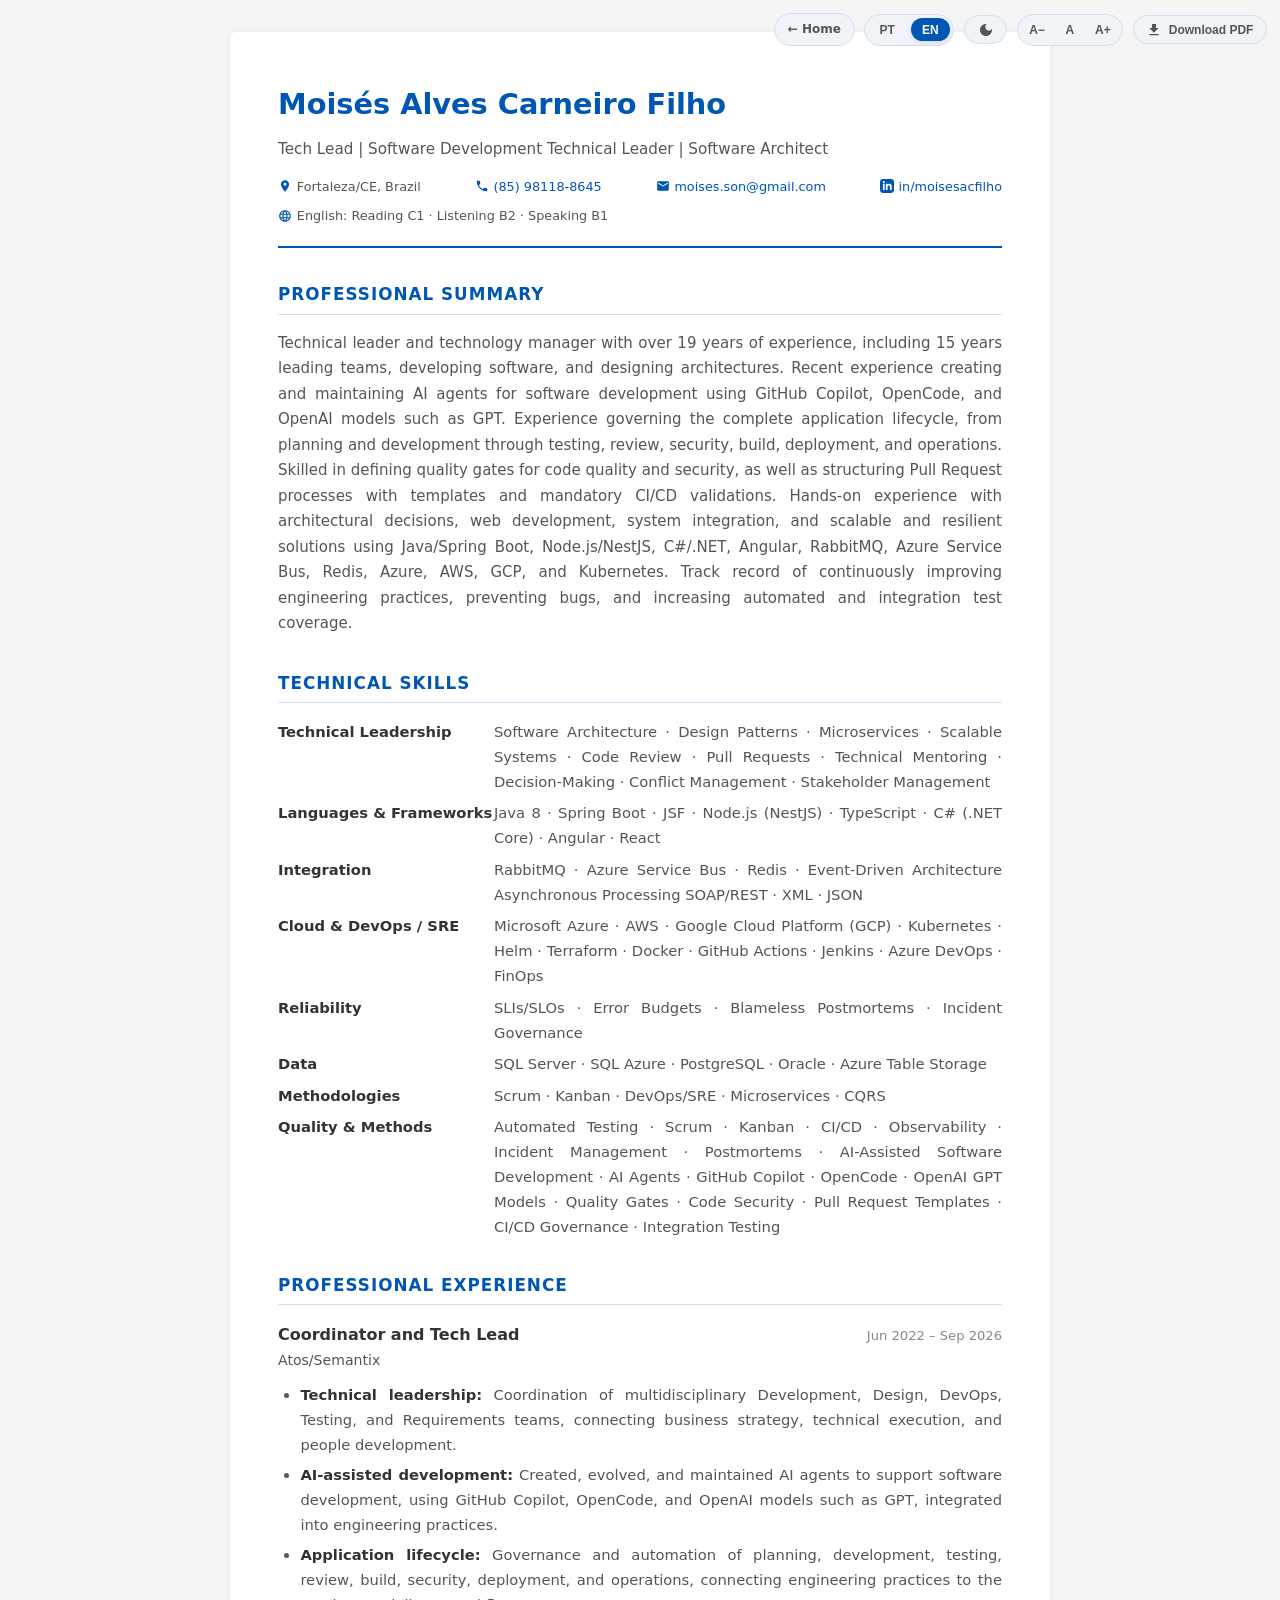
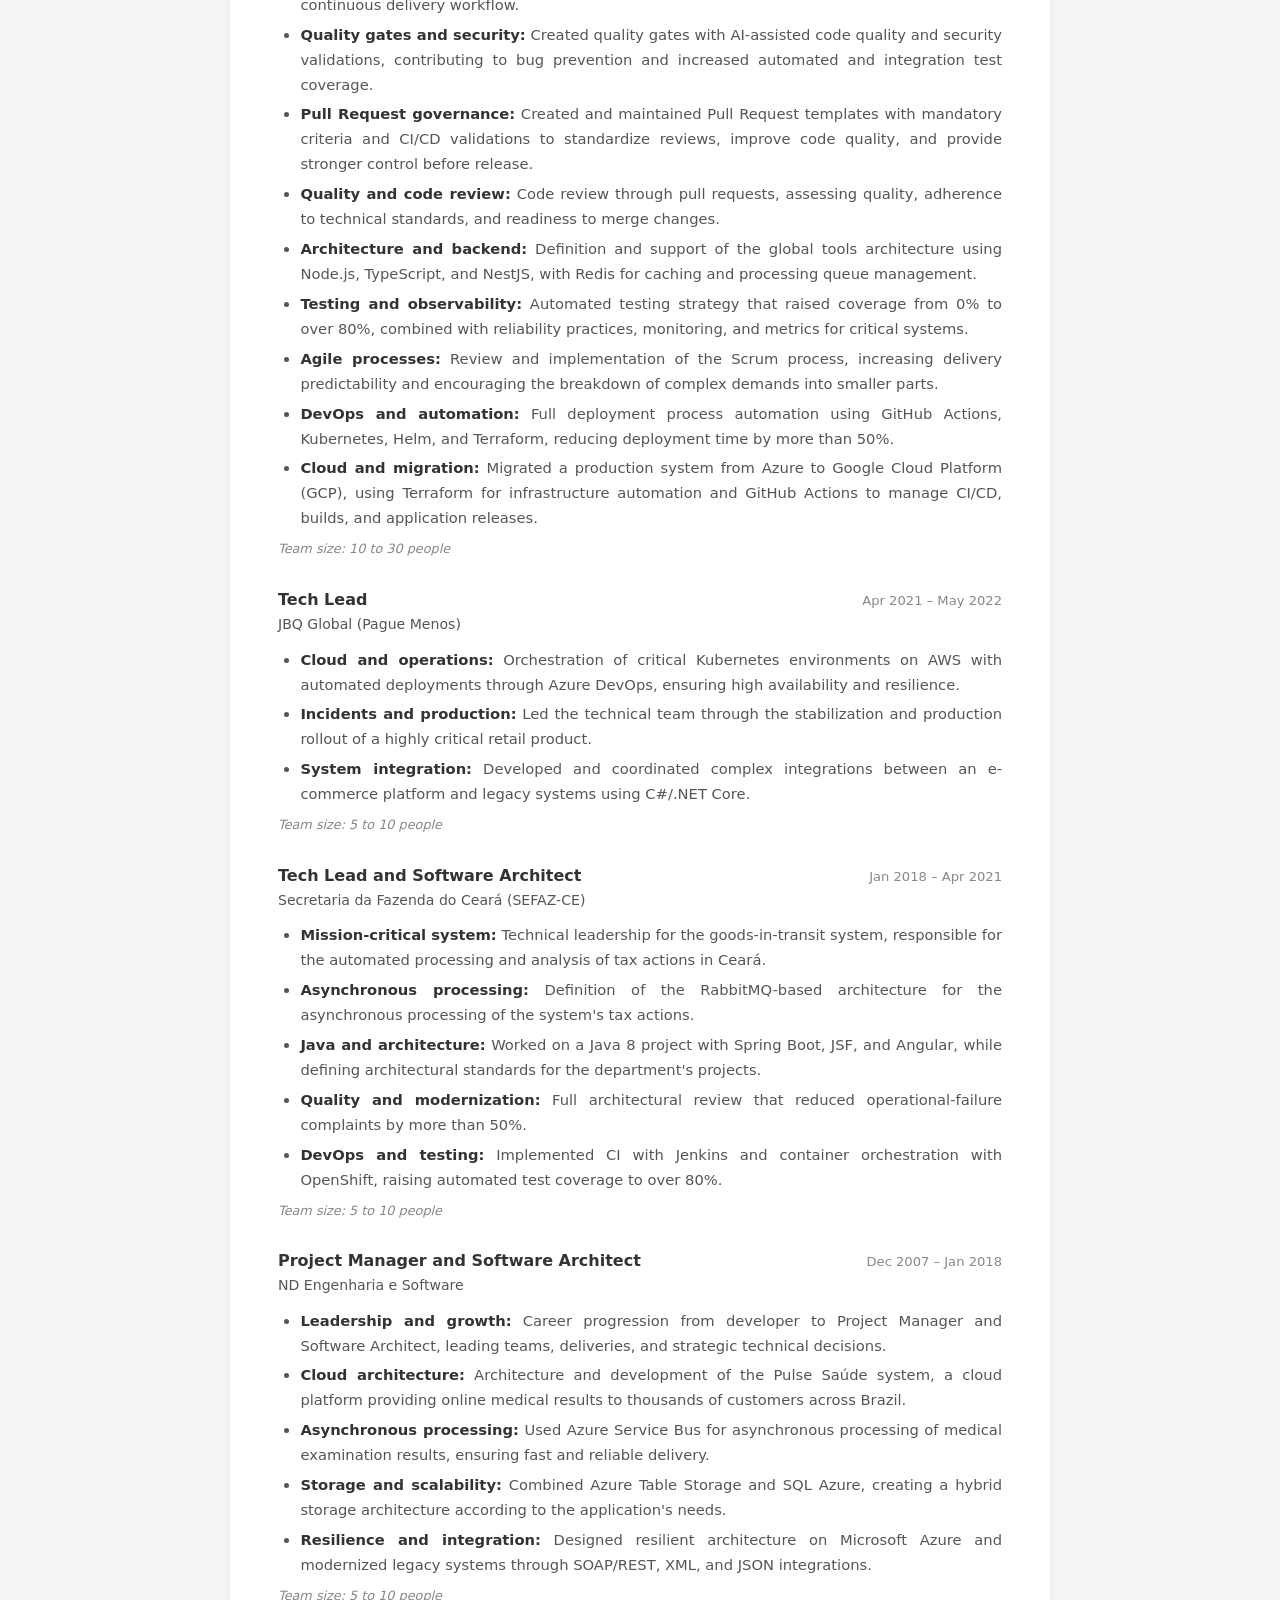
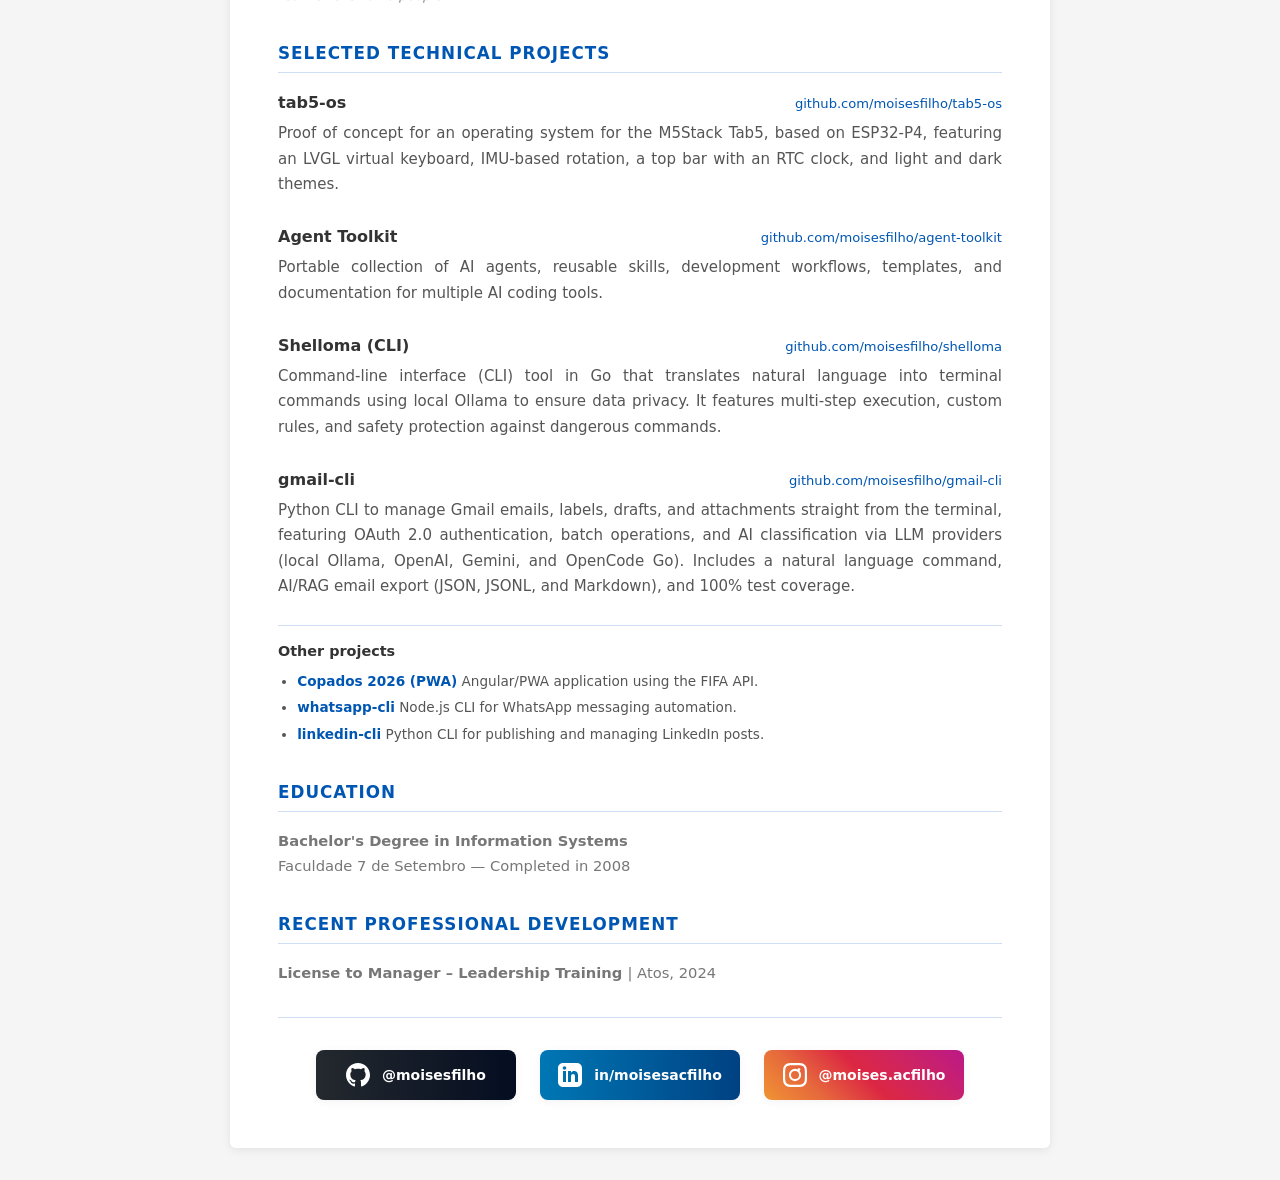
==== curriculo.html @ 1b8b118b "feat: transforma currículo em portfólio profissional" ====
<!doctype html>
<html lang="pt">
  <head>
    <meta charset="UTF-8" />
    <meta name="viewport" content="width=device-width, initial-scale=1.0" />
    <meta name="robots" content="noindex, nofollow" />
    <meta
      name="description"
      content="Currículo de Moisés Alves Carneiro Filho — Líder e Gestor em TI com mais de 19 anos de experiência."
    />
    <title>Moisés Filho - Curriculum</title>
    <link
      rel="icon"
      href="data:image/svg+xml,<svg xmlns='http://www.w3.org/2000/svg' viewBox='0 0 100 100'><circle cx='50' cy='50' r='50' fill='%230056b3'/><text x='50' y='50' font-family='Arial' font-weight='bold' font-size='45' fill='white' dominant-baseline='central' text-anchor='middle'>MF</text></svg>"
    />
    <link rel="stylesheet" href="index.css" />
    <script>
      function setLanguage(lang) {
        document.documentElement.setAttribute('lang', lang);
        localStorage.setItem('preferred-lang', lang);
        document.querySelectorAll('.lang-btn').forEach((btn) => {
          const isActive = btn.getAttribute('data-lang') === lang;
          btn.classList.toggle('active', isActive);
          btn.setAttribute('aria-pressed', isActive);
        });
        const titlePt = 'Moisés Filho - Curriculum';
        const titleEn = 'Moisés Filho - Curriculum';
        document.title = lang === 'pt' ? titlePt : titleEn;
      }

      function setFontSize(scale) {
        document.querySelector('main').style.zoom = scale + '%';
        localStorage.setItem('font-scale', scale);
      }

      function increaseFont() {
        const current = parseInt(localStorage.getItem('font-scale')) || 100;
        const next = current >= 120 ? 100 : current + 10;
        setFontSize(next);
      }

      function decreaseFont() {
        const current = parseInt(localStorage.getItem('font-scale')) || 100;
        const next = current <= 80 ? 100 : current - 10;
        setFontSize(next);
      }

      function toggleDarkMode() {
        const isDark = document.documentElement.getAttribute('data-theme') === 'dark';
        const newTheme = isDark ? 'light' : 'dark';
        document.documentElement.setAttribute('data-theme', newTheme);
        localStorage.setItem('theme', newTheme);
      }

      // Will apply zoom after DOM is ready (main element required)
      const savedLang = localStorage.getItem('preferred-lang') || (navigator.language.startsWith('en') ? 'en' : 'pt');
      document.documentElement.setAttribute('lang', savedLang);

      const savedTheme =
        localStorage.getItem('theme') || (window.matchMedia('(prefers-color-scheme: dark)').matches ? 'dark' : 'light');
      document.documentElement.setAttribute('data-theme', savedTheme);
    </script>
  </head>

  <body>
    <!-- Controles flutuantes (fora do main) -->
    <div class="top-controls no-print">
      <a class="resume-home-link" href="index.html"><span class="lang-pt">← Início</span><span class="lang-en">← Home</span></a>
      <div class="lang-selector">
        <button class="lang-btn" data-lang="pt" onclick="setLanguage('pt')" aria-pressed="true">PT</button>
        <button class="lang-btn" data-lang="en" onclick="setLanguage('en')" aria-pressed="false">EN</button>
      </div>
      <button
        class="pdf-btn"
        onclick="toggleDarkMode()"
        title="Toggle Dark Mode"
        aria-label="Alternar Modo Escuro / Toggle Dark Mode"
      >
        <svg aria-hidden="true" viewBox="0 0 24 24" width="16" height="16" fill="currentColor">
          <path
            d="M12 3c-4.97 0-9 4.03-9 9s4.03 9 9 9 9-4.03 9-9c0-.46-.04-.92-.1-1.36-.98 1.37-2.58 2.26-4.4 2.26-3.03 0-5.5-2.47-5.5-5.5 0-1.82.89-3.42 2.26-4.4-.44-.06-.9-.1-1.36-.1z"
          />
        </svg>
      </button>
      <div class="font-control">
        <button
          class="font-btn pdf-btn"
          onclick="decreaseFont()"
          title="Reduzir zoom / Zoom out"
          aria-label="Reduzir zoom / Zoom out"
        >
          A−
        </button>
        <button
          class="font-btn pdf-btn"
          onclick="setFontSize(100)"
          title="Zoom padrão / Default zoom"
          aria-label="Zoom padrão / Default zoom"
        >
          A
        </button>
        <button
          class="font-btn pdf-btn"
          onclick="increaseFont()"
          title="Aumentar zoom / Zoom in"
          aria-label="Aumentar zoom / Zoom in"
        >
          A+
        </button>
      </div>
      <button class="pdf-btn" onclick="window.print()">
        <svg aria-hidden="true" viewBox="0 0 24 24" width="16" height="16" fill="currentColor">
          <path d="M19 9h-4V3H9v6H5l7 7 7-7zM5 18v2h14v-2H5z" />
        </svg>
        <span class="lang-pt">Baixar PDF</span>
        <span class="lang-en">Download PDF</span>
      </button>
    </div>

    <main>
      <!-- Cabeçalho -->
      <header>
        <h1>Moisés Alves Carneiro Filho</h1>
        <p class="headline">
          <span class="lang-pt">Tech Lead | Líder Técnico de Desenvolvimento de Software | Arquiteto de Software</span>
          <span class="lang-en">Tech Lead | Software Development Technical Leader | Software Architect</span>
        </p>
        <div class="contact">
          <span class="contact-item">
            <svg aria-hidden="true" viewBox="0 0 24 24">
              <path
                d="M12 2C8.13 2 5 5.13 5 9c0 5.25 7 13 7 13s7-7.75 7-13c0-3.87-3.13-7-7-7zm0 9.5c-1.38 0-2.5-1.12-2.5-2.5s1.12-2.5 2.5-2.5 2.5 1.12 2.5 2.5-1.12 2.5-2.5 2.5z"
              />
            </svg>
            <span class="lang-pt">Fortaleza/CE, Brasil</span>
            <span class="lang-en">Fortaleza/CE, Brazil</span>
          </span>
          <span class="contact-item">
            <svg aria-hidden="true" viewBox="0 0 24 24">
              <path
                d="M6.62 10.79c1.44 2.83 3.76 5.14 6.59 6.59l2.2-2.2c.27-.27.67-.36 1.02-.24 1.12.37 2.33.57 3.57.57.55 0 1 .45 1 1V20c0 .55-.45 1-1 1-9.39 0-17-7.61-17-17 0-.55.45-1 1-1h3.5c.55 0 1 .45 1 1 0 1.25.2 2.45.57 3.57.11.35.03.74-.25 1.02l-2.2 2.2z"
              />
            </svg>
            <a href="tel:+5585981188645">(85) 98118-8645</a>
          </span>
          <span class="contact-item">
            <svg aria-hidden="true" viewBox="0 0 24 24">
              <path
                d="M20 4H4c-1.1 0-1.99.9-1.99 2L2 18c0 1.1.9 2 2 2h16c1.1 0 2-.9 2-2V6c0-1.1-.9-2-2-2zm0 4l-8 5-8-5V6l8 5 8-5v2z"
              />
            </svg>
            <a href="mailto:moises.son@gmail.com">moises.son@gmail.com</a>
          </span>
          <span class="contact-item">
            <svg aria-hidden="true" viewBox="0 0 24 24">
              <path
                d="M19 0h-14c-2.761 0-5 2.239-5 5v14c0 2.761 2.239 5 5 5h14c2.762 0 5-2.239 5-5v-14c0-2.761-2.238-5-5-5zm-11 19h-3v-11h3v11zm-1.5-12.268c-.966 0-1.75-.779-1.75-1.75s.784-1.75 1.75-1.75 1.75.779 1.75 1.75-.784 1.75-1.75 1.75zm13.5 12.268h-3v-5.604c0-3.368-4-3.113-4 0v5.604h-3v-11h3v1.765c1.396-2.586 7-2.777 7 2.476v6.759z"
              />
            </svg>
            <a href="https://linkedin.com/in/moisesacfilho" target="_blank" rel="noopener">in/moisesacfilho</a>
          </span>
          <span class="contact-item">
            <svg aria-hidden="true" viewBox="0 0 24 24">
              <path
                d="M11.99 2C6.47 2 2 6.48 2 12s4.47 10 9.99 10C17.52 22 22 17.52 22 12S17.52 2 11.99 2zm6.93 6h-2.95c-.32-1.25-.78-2.45-1.38-3.56 1.84.63 3.37 1.91 4.33 3.56zM12 4.04c.83 1.2 1.48 2.53 1.91 3.96h-3.82c.43-1.43 1.08-2.76 1.91-3.96zM4.26 14C4.1 13.36 4 12.69 4 12s.1-1.36.26-2h3.38c-.08.66-.14 1.32-.14 2 0 .68.06 1.34.14 2H4.26zm.82 2h2.95c.32 1.25.78 2.45 1.38 3.56-1.84-.63-3.37-1.9-4.33-3.56zm2.95-8H5.08c.96-1.66 2.49-2.93 4.33-3.56-.6 1.11-1.06 2.31-1.38 3.56zM12 19.96c-.83-1.2-1.48-2.53-1.91-3.96h3.82c-.43 1.43-1.08 2.76-1.91 3.96zM14.34 14H9.66c-.09-.66-.16-1.32-.16-2 0-.68.07-1.35.16-2h4.68c.09.65.16 1.32.16 2 0 .68-.07 1.34-.16 2zm.25 5.56c.6-1.11 1.06-2.31 1.38-3.56h2.95c-.96 1.66-2.49 2.93-4.33 3.56zM16.36 14c.08-.66.14-1.32.14-2 0-.68-.06-1.34-.14-2h3.38c.16.64.26 1.31.26 2s-.1 1.36-.26 2h-3.38z"
              />
            </svg>
            <span class="lang-pt">Inglês: Leitura C1 · Audição B2 · Conversação B1</span>
            <span class="lang-en">English: Reading C1 · Listening B2 · Speaking B1</span>
          </span>
        </div>
      </header>

      <!-- Resumo Profissional -->
      <section id="resumo">
        <h2>
          <span class="lang-pt">Resumo Profissional</span>
          <span class="lang-en">Professional Summary</span>
        </h2>
        <p class="lang-pt">
          Líder técnico e gestor de tecnologia com mais de 19 anos de experiência, sendo 15 anos em liderança de
          equipes, desenvolvimento de software e arquitetura. Experiência recente na criação e manutenção de agentes de
          IA para desenvolvimento de software, utilizando GitHub Copilot, OpenCode e modelos da OpenAI, como GPT.
          Atuação na governança do ciclo de vida completo de aplicações, do planejamento e desenvolvimento aos testes,
          revisão, segurança, build, deploy e operação. Experiência na definição de quality gates para qualidade de
          código e segurança, além da estruturação de processos de Pull Requests com templates e validações obrigatórias
          integradas ao CI/CD. Atuação hands-on em decisões arquiteturais, desenvolvimento web, integração entre
          sistemas e construção de soluções escaláveis e resilientes, com Java/Spring Boot, Node.js/NestJS, C#/.NET,
          Angular, RabbitMQ, Azure Service Bus, Redis, Azure, AWS, GCP e Kubernetes. Histórico de melhoria contínua de
          práticas de engenharia, prevenção de bugs e evolução da cobertura de testes automatizados e de integração.
        </p>
        <p class="lang-en">
          Technical leader and technology manager with over 19 years of experience, including 15 years leading teams,
          developing software, and designing architectures. Recent experience creating and maintaining AI agents for
          software development using GitHub Copilot, OpenCode, and OpenAI models such as GPT. Experience governing the
          complete application lifecycle, from planning and development through testing, review, security, build,
          deployment, and operations. Skilled in defining quality gates for code quality and security, as well as
          structuring Pull Request processes with templates and mandatory CI/CD validations. Hands-on experience with
          architectural decisions, web development, system integration, and scalable and resilient solutions using
          Java/Spring Boot, Node.js/NestJS, C#/.NET, Angular, RabbitMQ, Azure Service Bus, Redis, Azure, AWS, GCP, and
          Kubernetes. Track record of continuously improving engineering practices, preventing bugs, and increasing
          automated and integration test coverage.
        </p>
      </section>

      <!-- Competências Técnicas -->
      <section id="competencias">
        <h2>
          <span class="lang-pt">Competências Técnicas</span>
          <span class="lang-en">Technical Skills</span>
        </h2>

        <div class="skill-row">
          <span class="skill-label">
            <span class="lang-pt">Liderança Técnica</span>
            <span class="lang-en">Technical Leadership</span>
          </span>
          <span class="skill-value">
            <span class="lang-pt"
              ><span>Arquitetura de Software</span> <span>Padrões de Projeto</span> <span>Microserviços</span>
              <span>Sistemas Escaláveis</span> <span>Code Review</span> <span>Pull Requests</span>
              <span>Mentoria Técnica</span> <span>Tomada de Decisão</span> <span>Gestão de Conflitos</span>
              <span>Gestão de Stakeholders</span></span
            >
            <span class="lang-en"
              ><span>Software Architecture</span> <span>Design Patterns</span> <span>Microservices</span>
              <span>Scalable Systems</span> <span>Code Review</span> <span>Pull Requests</span>
              <span>Technical Mentoring</span> <span>Decision-Making</span> <span>Conflict Management</span>
              <span>Stakeholder Management</span></span
            >
          </span>
        </div>

        <div class="skill-row">
          <span class="skill-label">
            <span class="lang-pt">Linguagens &amp; Frameworks</span>
            <span class="lang-en">Languages &amp; Frameworks</span>
          </span>
          <span class="skill-value"
            ><span>Java 8</span> <span>Spring Boot</span> <span>JSF</span> <span>Node.js (NestJS)</span>
            <span>TypeScript</span> <span>C# (.NET Core)</span> <span>Angular</span> <span>React</span></span
          >
        </div>

        <div class="skill-row">
          <span class="skill-label">
            <span class="lang-pt">Integração</span>
            <span class="lang-en">Integration</span>
          </span>
          <span class="skill-value"
            ><span>RabbitMQ</span> <span>Azure Service Bus</span> <span>Redis</span>
            <span class="lang-pt">Arquitetura Event-Driven</span>
            <span class="lang-en">Event-Driven Architecture</span>
            <span class="lang-pt">Processamento Assíncrono</span>
            <span class="lang-en">Asynchronous Processing</span> <span>SOAP/REST</span> <span>XML</span>
            <span>JSON</span></span
          >
        </div>

        <div class="skill-row">
          <span class="skill-label">Cloud &amp; DevOps / SRE</span>
          <span class="skill-value"
            ><span>Microsoft Azure</span> <span>AWS</span> <span>Google Cloud Platform (GCP)</span>
            <span>Kubernetes</span> <span>Helm</span> <span>Terraform</span> <span>Docker</span>
            <span>GitHub Actions</span> <span>Jenkins</span> <span>Azure DevOps</span> <span>FinOps</span></span
          >
        </div>

        <div class="skill-row">
          <span class="skill-label">
            <span class="lang-pt">Confiabilidade</span>
            <span class="lang-en">Reliability</span>
          </span>
          <span class="skill-value">
            <span class="lang-pt"
              ><span>SLIs/SLOs</span> <span>Error Budgets</span> <span>Postmortem Blameless</span>
              <span>Governança de Incidentes</span></span
            >
            <span class="lang-en"
              ><span>SLIs/SLOs</span> <span>Error Budgets</span> <span>Blameless Postmortems</span>
              <span>Incident Governance</span></span
            >
          </span>
        </div>

        <div class="skill-row">
          <span class="skill-label">
            <span class="lang-pt">Dados</span>
            <span class="lang-en">Data</span>
          </span>
          <span class="skill-value"
            ><span>SQL Server</span> <span>SQL Azure</span> <span>PostgreSQL</span> <span>Oracle</span>
            <span>Azure Table Storage</span></span
          >
        </div>

        <div class="skill-row">
          <span class="skill-label">
            <span class="lang-pt">Metodologias</span>
            <span class="lang-en">Methodologies</span>
          </span>
          <span class="skill-value">
            <span class="lang-pt"
              ><span>Scrum</span> <span>Kanban</span> <span>DevOps/SRE</span> <span>Microserviços</span>
              <span>CQRS</span></span
            >
            <span class="lang-en"
              ><span>Scrum</span> <span>Kanban</span> <span>DevOps/SRE</span> <span>Microservices</span>
              <span>CQRS</span></span
            >
          </span>
        </div>

        <div class="skill-row">
          <span class="skill-label">
            <span class="lang-pt">Qualidade &amp; Métodos</span>
            <span class="lang-en">Quality &amp; Methods</span>
          </span>
          <span class="skill-value">
            <span class="lang-pt"
              ><span>Testes Automatizados</span> <span>Scrum</span> <span>Kanban</span> <span>CI/CD</span>
              <span>Observabilidade</span> <span>Gestão de Incidentes</span> <span>Postmortems</span>
              <span>Desenvolvimento de Software Assistido por IA</span> <span>Agentes de IA</span>
              <span>GitHub Copilot</span> <span>OpenCode</span> <span>Modelos GPT/OpenAI</span>
              <span>Quality Gates</span> <span>Segurança de Código</span> <span>Templates de Pull Request</span>
              <span>Governança de CI/CD</span> <span>Testes de Integração</span></span
            >
            <span class="lang-en"
              ><span>Automated Testing</span> <span>Scrum</span> <span>Kanban</span> <span>CI/CD</span>
              <span>Observability</span> <span>Incident Management</span> <span>Postmortems</span>
              <span>AI-Assisted Software Development</span> <span>AI Agents</span> <span>GitHub Copilot</span>
              <span>OpenCode</span> <span>OpenAI GPT Models</span> <span>Quality Gates</span>
              <span>Code Security</span> <span>Pull Request Templates</span> <span>CI/CD Governance</span>
              <span>Integration Testing</span></span
            >
          </span>
        </div>
      </section>

      <!-- Experiência Profissional -->
      <section id="experiencia">
        <h2>
          <span class="lang-pt">Experiência Profissional</span>
          <span class="lang-en">Professional Experience</span>
        </h2>

        <article class="job">
          <div class="job-header">
            <span class="job-title">
              <span class="lang-pt">Coordenador e Líder Técnico</span>
              <span class="lang-en">Coordinator and Tech Lead</span>
            </span>
            <span class="job-period">
              <span class="lang-pt">Jun 2022 – Set 2026</span>
              <span class="lang-en">Jun 2022 – Sep 2026</span>
            </span>
          </div>
          <p class="job-company">Atos/Semantix</p>
          <ul>
            <li>
              <span class="lang-pt"
                ><strong>Liderança técnica:</strong> Coordenação de times multidisciplinares de Desenvolvimento, Design,
                DevOps, Testes e Requisitos, conectando estratégia de negócio, execução técnica e desenvolvimento de
                pessoas.</span
              >
              <span class="lang-en"
                ><strong>Technical leadership:</strong> Coordination of multidisciplinary Development, Design, DevOps,
                Testing, and Requirements teams, connecting business strategy, technical execution, and people
                development.</span
              >
            </li>
            <li>
              <span class="lang-pt"
                ><strong>IA aplicada ao desenvolvimento:</strong> Criação, evolução e manutenção de agentes de IA para
                apoiar o desenvolvimento de software, utilizando GitHub Copilot, OpenCode e modelos da OpenAI, como GPT,
                integrados às práticas de engenharia.</span
              >
              <span class="lang-en"
                ><strong>AI-assisted development:</strong> Created, evolved, and maintained AI agents to support software
                development, using GitHub Copilot, OpenCode, and OpenAI models such as GPT, integrated into engineering
                practices.</span
              >
            </li>
            <li>
              <span class="lang-pt"
                ><strong>Ciclo de vida de aplicações:</strong> Governança e automação das etapas de planejamento,
                desenvolvimento, testes, revisão, build, segurança, deploy e operação, conectando práticas de engenharia
                ao fluxo de entrega contínua.</span
              >
              <span class="lang-en"
                ><strong>Application lifecycle:</strong> Governance and automation of planning, development, testing,
                review, build, security, deployment, and operations, connecting engineering practices to the continuous
                delivery workflow.</span
              >
            </li>
            <li>
              <span class="lang-pt"
                ><strong>Quality gates e segurança:</strong> Criação de quality gates com validações de qualidade de
                código e segurança apoiadas por IA, contribuindo para a prevenção de bugs e a evolução da cobertura de
                testes automatizados e de integração.</span
              >
              <span class="lang-en"
                ><strong>Quality gates and security:</strong> Created quality gates with AI-assisted code quality and
                security validations, contributing to bug prevention and increased automated and integration test
                coverage.</span
              >
            </li>
            <li>
              <span class="lang-pt"
                ><strong>Governança de Pull Requests:</strong> Criação e manutenção de templates de Pull Request com
                critérios obrigatórios e validações integradas ao CI/CD para padronizar revisões, elevar a qualidade do
                código e garantir maior controle antes da publicação.</span
              >
              <span class="lang-en"
                ><strong>Pull Request governance:</strong> Created and maintained Pull Request templates with mandatory
                criteria and CI/CD validations to standardize reviews, improve code quality, and provide stronger control
                before release.</span
              >
            </li>
            <li>
              <span class="lang-pt"
                ><strong>Qualidade e code review:</strong> Revisão de código por meio de pull requests, avaliando
                qualidade, aderência aos padrões técnicos e prontidão para incorporação das alterações.</span
              >
              <span class="lang-en"
                ><strong>Quality and code review:</strong> Code review through pull requests, assessing quality,
                adherence to technical standards, and readiness to merge changes.</span
              >
            </li>
            <li>
              <span class="lang-pt"
                ><strong>Arquitetura e backend:</strong> Definição e sustentação da arquitetura de ferramentas globais
                utilizando Node.js, TypeScript e NestJS, com Redis para cache e gerenciamento de filas de
                processamento.</span
              >
              <span class="lang-en"
                ><strong>Architecture and backend:</strong> Definition and support of the global tools architecture
                using Node.js, TypeScript, and NestJS, with Redis for caching and processing queue management.</span
              >
            </li>
            <li>
              <span class="lang-pt"
                ><strong>Testes e observabilidade:</strong> Estratégia de testes automatizados que elevou a cobertura de
                0% para mais de 80%, combinada à adoção de práticas de confiabilidade, monitoramento e métricas de
                sistemas críticos.</span
              >
              <span class="lang-en"
                ><strong>Testing and observability:</strong> Automated testing strategy that raised coverage from 0% to
                over 80%, combined with reliability practices, monitoring, and metrics for critical systems.</span
              >
            </li>
            <li>
              <span class="lang-pt"
                ><strong>Processos ágeis:</strong> Revisão e implantação do processo Scrum, elevando a previsibilidade
                das entregas e incentivando a divisão de demandas complexas em partes menores.</span
              >
              <span class="lang-en"
                ><strong>Agile processes:</strong> Review and implementation of the Scrum process, increasing delivery
                predictability and encouraging the breakdown of complex demands into smaller parts.</span
              >
            </li>
            <li>
              <span class="lang-pt"
                ><strong>DevOps e automação:</strong> Automação completa do processo de deploy com GitHub Actions,
                Kubernetes, Helm e Terraform, reduzindo o tempo de implantação em mais de 50%.</span
              >
              <span class="lang-en"
                ><strong>DevOps and automation:</strong> Full deployment process automation using GitHub Actions,
                Kubernetes, Helm, and Terraform, reducing deployment time by more than 50%.</span
              >
            </li>
            <li>
              <span class="lang-pt"
                ><strong>Cloud e migração:</strong> Migração de um sistema de produção do Azure para o Google Cloud
                Platform (GCP), utilizando Terraform para automação da infraestrutura e GitHub Actions para controle do
                CI/CD, builds e publicação da aplicação.</span
              >
              <span class="lang-en"
                ><strong>Cloud and migration:</strong> Migrated a production system from Azure to Google Cloud Platform
                (GCP), using Terraform for infrastructure automation and GitHub Actions to manage CI/CD, builds, and
                application releases.</span
              >
            </li>
          </ul>
          <p class="job-team">
            <span class="lang-pt">Tamanho do time: 10 a 30 pessoas</span>
            <span class="lang-en">Team size: 10 to 30 people</span>
          </p>
        </article>

        <article class="job">
          <div class="job-header">
            <span class="job-title">
              <span class="lang-pt">Líder Técnico</span>
              <span class="lang-en">Tech Lead</span>
            </span>
            <span class="job-period">
              <span class="lang-pt">Abr 2021 – Mai 2022</span>
              <span class="lang-en">Apr 2021 – May 2022</span>
            </span>
          </div>
          <p class="job-company">JBQ Global (Pague Menos)</p>
          <ul>
            <li>
              <span class="lang-pt"
                ><strong>Cloud e operação:</strong> Orquestração de ambientes Kubernetes críticos em AWS com deploys
                automatizados via Azure DevOps, garantindo alta disponibilidade e resiliência.</span
              >
              <span class="lang-en"
                ><strong>Cloud and operations:</strong> Orchestration of critical Kubernetes environments on AWS with
                automated deployments through Azure DevOps, ensuring high availability and resilience.</span
              >
            </li>
            <li>
              <span class="lang-pt"
                ><strong>Incidentes e produção:</strong> Condução do time técnico durante a estabilização e entrada em
                produção de um produto altamente crítico em fase de rollout.</span
              >
              <span class="lang-en"
                ><strong>Incidents and production:</strong> Led the technical team through the stabilization and
                production rollout of a highly critical retail product.</span
              >
            </li>
            <li>
              <span class="lang-pt"
                ><strong>Integração de sistemas:</strong> Desenvolvimento e coordenação de integrações complexas entre
                plataforma de e-commerce e sistemas legados utilizando C#/.NET Core.</span
              >
              <span class="lang-en"
                ><strong>System integration:</strong> Developed and coordinated complex integrations between an
                e-commerce platform and legacy systems using C#/.NET Core.</span
              >
            </li>
          </ul>
          <p class="job-team">
            <span class="lang-pt">Tamanho do time: 5 a 10 pessoas</span>
            <span class="lang-en">Team size: 5 to 10 people</span>
          </p>
        </article>

        <article class="job">
          <div class="job-header">
            <span class="job-title">
              <span class="lang-pt">Líder Técnico e Arquiteto de Software</span>
              <span class="lang-en">Tech Lead and Software Architect</span>
            </span>
            <span class="job-period">
              <span class="lang-pt">Jan 2018 – Abr 2021</span>
              <span class="lang-en">Jan 2018 – Apr 2021</span>
            </span>
          </div>
          <p class="job-company">Secretaria da Fazenda do Ceará (SEFAZ-CE)</p>
          <ul>
            <li>
              <span class="lang-pt"
                ><strong>Sistema crítico:</strong> Liderança técnica no sistema de trânsito de mercadorias, responsável
                pelo processamento e análise automatizada de ações fiscais do Estado do Ceará.</span
              >
              <span class="lang-en"
                ><strong>Mission-critical system:</strong> Technical leadership for the goods-in-transit system,
                responsible for the automated processing and analysis of tax actions in Ceará.</span
              >
            </li>
            <li>
              <span class="lang-pt"
                ><strong>Processamento assíncrono:</strong> Definição da arquitetura baseada em RabbitMQ para processar
                de forma assíncrona as ações fiscais do sistema.</span
              >
              <span class="lang-en"
                ><strong>Asynchronous processing:</strong> Definition of the RabbitMQ-based architecture for the
                asynchronous processing of the system's tax actions.</span
              >
            </li>
            <li>
              <span class="lang-pt"
                ><strong>Java e arquitetura:</strong> Atuação em projeto Java 8 com Spring Boot, JSF e Angular, além da
                definição de padrões arquiteturais para os projetos da Secretaria.</span
              >
              <span class="lang-en"
                ><strong>Java and architecture:</strong> Worked on a Java 8 project with Spring Boot, JSF, and Angular,
                while defining architectural standards for the department's projects.</span
              >
            </li>
            <li>
              <span class="lang-pt"
                ><strong>Qualidade e modernização:</strong> Revisão arquitetural completa que reduziu em mais de 50% as
                reclamações relacionadas a falhas operacionais.</span
              >
              <span class="lang-en"
                ><strong>Quality and modernization:</strong> Full architectural review that reduced operational-failure
                complaints by more than 50%.</span
              >
            </li>
            <li>
              <span class="lang-pt"
                ><strong>DevOps e testes:</strong> Implantação de CI via Jenkins e orquestração de containers em
                OpenShift, elevando a cobertura de testes automatizados para mais de 80%.</span
              >
              <span class="lang-en"
                ><strong>DevOps and testing:</strong> Implemented CI with Jenkins and container orchestration with
                OpenShift, raising automated test coverage to over 80%.</span
              >
            </li>
          </ul>
          <p class="job-team">
            <span class="lang-pt">Tamanho do time: 5 a 10 pessoas</span>
            <span class="lang-en">Team size: 5 to 10 people</span>
          </p>
        </article>

        <article class="job">
          <div class="job-header">
            <span class="job-title">
              <span class="lang-pt">Gerente de Projetos e Arquiteto de Software</span>
              <span class="lang-en">Project Manager and Software Architect</span>
            </span>
            <span class="job-period">
              <span class="lang-pt">Dez 2007 – Jan 2018</span>
              <span class="lang-en">Dec 2007 – Jan 2018</span>
            </span>
          </div>
          <p class="job-company">ND Engenharia e Software</p>
          <ul>
            <li>
              <span class="lang-pt"
                ><strong>Liderança e evolução:</strong> Evolução profissional de desenvolvedor a Gerente de Projetos e
                Arquiteto de Software, liderando equipes, entregas e decisões técnicas estratégicas.</span
              >
              <span class="lang-en"
                ><strong>Leadership and growth:</strong> Career progression from developer to Project Manager and
                Software Architect, leading teams, deliveries, and strategic technical decisions.</span
              >
            </li>
            <li>
              <span class="lang-pt"
                ><strong>Arquitetura cloud:</strong> Arquitetura e desenvolvimento do sistema Pulse Saúde, plataforma
                cloud que fornece resultados online para milhares de clientes em todo o Brasil.</span
              >
              <span class="lang-en"
                ><strong>Cloud architecture:</strong> Architecture and development of the Pulse Saúde system, a cloud
                platform providing online medical results to thousands of customers across Brazil.</span
              >
            </li>
            <li>
              <span class="lang-pt"
                ><strong>Processamento assíncrono:</strong> Utilização do Azure Service Bus para processamento
                assíncrono dos resultados de exames, garantindo agilidade e confiabilidade na entrega.</span
              >
              <span class="lang-en"
                ><strong>Asynchronous processing:</strong> Used Azure Service Bus for asynchronous processing of medical
                examination results, ensuring fast and reliable delivery.</span
              >
            </li>
            <li>
              <span class="lang-pt"
                ><strong>Armazenamento e escalabilidade:</strong> Utilização combinada de Azure Table Storage e SQL
                Azure, compondo uma arquitetura híbrida de armazenamento conforme as necessidades da aplicação.</span
              >
              <span class="lang-en"
                ><strong>Storage and scalability:</strong> Combined Azure Table Storage and SQL Azure, creating a hybrid
                storage architecture according to the application's needs.</span
              >
            </li>
            <li>
              <span class="lang-pt"
                ><strong>Resiliência e integração:</strong> Definição de arquitetura resiliente em Microsoft Azure e
                modernização de sistemas legados com integrações SOAP/REST, XML e JSON.</span
              >
              <span class="lang-en"
                ><strong>Resilience and integration:</strong> Designed resilient architecture on Microsoft Azure and
                modernized legacy systems through SOAP/REST, XML, and JSON integrations.</span
              >
            </li>
          </ul>
          <p class="job-team">
            <span class="lang-pt">Tamanho do time: 5 a 10 pessoas</span>
            <span class="lang-en">Team size: 5 to 10 people</span>
          </p>
        </article>
      </section>

      <!-- Projetos Selecionados / Selected Projects -->
      <section id="projetos">
        <h2>
          <span class="lang-pt">Projetos Técnicos Selecionados</span>
          <span class="lang-en">Selected Technical Projects</span>
        </h2>

        <article class="job">
          <div class="job-header">
            <span class="job-title">
              <span class="lang-pt">tab5-os</span>
              <span class="lang-en">tab5-os</span>
            </span>
            <span class="job-period">
              <a href="https://github.com/moisesfilho/tab5-os" target="_blank" rel="noopener"
                >github.com/moisesfilho/tab5-os</a
              >
            </span>
          </div>
          <p style="text-align: justify; margin-top: 0.3rem; color: var(--color-text-muted)">
            <span class="lang-pt"
              >Prova de conceito de sistema operacional para o M5Stack Tab5, baseado em ESP32-P4, com teclado virtual em
              LVGL, rotação orientada por IMU, barra superior com relógio RTC e temas claro e escuro.</span
            >
            <span class="lang-en"
              >Proof of concept for an operating system for the M5Stack Tab5, based on ESP32-P4, featuring an LVGL
              virtual keyboard, IMU-based rotation, a top bar with an RTC clock, and light and dark themes.</span
            >
          </p>
        </article>

        <article class="job">
          <div class="job-header">
            <span class="job-title">
              <span class="lang-pt">Agent Toolkit</span>
              <span class="lang-en">Agent Toolkit</span>
            </span>
            <span class="job-period">
              <a href="https://github.com/moisesfilho/agent-toolkit" target="_blank" rel="noopener"
                >github.com/moisesfilho/agent-toolkit</a
              >
            </span>
          </div>
          <p style="text-align: justify; margin-top: 0.3rem; color: var(--color-text-muted)">
            <span class="lang-pt"
              >Coleção portátil de agentes de IA, skills reutilizáveis, workflows de desenvolvimento, templates e
              documentação para diferentes ferramentas de desenvolvimento assistido por IA.</span
            >
            <span class="lang-en"
              >Portable collection of AI agents, reusable skills, development workflows, templates, and documentation
              for multiple AI coding tools.</span
            >
          </p>
        </article>

        <article class="job">
          <div class="job-header">
            <span class="job-title">
              <span class="lang-pt">Shelloma (CLI)</span>
              <span class="lang-en">Shelloma (CLI)</span>
            </span>
            <span class="job-period">
              <a href="https://github.com/moisesfilho/shelloma" target="_blank" rel="noopener"
                >github.com/moisesfilho/shelloma</a
              >
            </span>
          </div>
          <p style="text-align: justify; margin-top: 0.3rem; color: var(--color-text-muted)">
            <span class="lang-pt"
              >Ferramenta de linha de comando (CLI) em Go que traduz linguagem natural em comandos de terminal usando
              Ollama localmente para garantir a privacidade dos dados. Possui suporte a execução multi-etapas, regras
              customizadas e proteção contra comandos perigosos.</span
            >
            <span class="lang-en"
              >Command-line interface (CLI) tool in Go that translates natural language into terminal commands using
              local Ollama to ensure data privacy. It features multi-step execution, custom rules, and safety protection
              against dangerous commands.</span
            >
          </p>
        </article>

        <article class="job">
          <div class="job-header">
            <span class="job-title">
              <span class="lang-pt">gmail-cli</span>
              <span class="lang-en">gmail-cli</span>
            </span>
            <span class="job-period">
              <a href="https://github.com/moisesfilho/gmail-cli" target="_blank" rel="noopener"
                >github.com/moisesfilho/gmail-cli</a
              >
            </span>
          </div>
          <p style="text-align: justify; margin-top: 0.3rem; color: var(--color-text-muted)">
            <span class="lang-pt"
              >CLI em Python para gerenciar e-mails, labels, rascunhos e anexos do Gmail direto do terminal, com
              autenticação OAuth 2.0, operações em lote e classificação por IA via provedores LLM (Ollama local, OpenAI,
              Gemini e OpenCode Go). Inclui comando em linguagem natural, exportação de e-mails para IA/RAG (JSON, JSONL
              e Markdown) e cobertura de testes de 100%.</span
            >
            <span class="lang-en"
              >Python CLI to manage Gmail emails, labels, drafts, and attachments straight from the terminal, featuring
              OAuth 2.0 authentication, batch operations, and AI classification via LLM providers (local Ollama, OpenAI,
              Gemini, and OpenCode Go). Includes a natural language command, AI/RAG email export (JSON, JSONL, and
              Markdown), and 100% test coverage.</span
            >
          </p>
        </article>

        <div class="project-secondary">
          <h3>
            <span class="lang-pt">Outros projetos</span>
            <span class="lang-en">Other projects</span>
          </h3>
          <ul class="project-secondary-list">
            <li>
              <a href="https://github.com/moisesfilho/copa" target="_blank" rel="noopener">Copados 2026 (PWA)</a>
              <span class="lang-pt">Aplicação Angular/PWA com API da FIFA.</span>
              <span class="lang-en">Angular/PWA application using the FIFA API.</span>
            </li>
            <li>
              <a href="https://github.com/moisesfilho/whatsapp-cli" target="_blank" rel="noopener">whatsapp-cli</a>
              <span class="lang-pt">CLI Node.js para automação de mensagens via WhatsApp.</span>
              <span class="lang-en">Node.js CLI for WhatsApp messaging automation.</span>
            </li>
            <li>
              <a href="https://github.com/moisesfilho/linkedin-cli" target="_blank" rel="noopener">linkedin-cli</a>
              <span class="lang-pt">CLI Python para publicação e gestão de posts no LinkedIn.</span>
              <span class="lang-en">Python CLI for publishing and managing LinkedIn posts.</span>
            </li>
          </ul>
        </div>
      </section>

      <!-- Formação Acadêmica -->
      <section id="formacao">
        <h2>
          <span class="lang-pt">Formação Acadêmica</span>
          <span class="lang-en">Education</span>
        </h2>
        <div class="edu-item">
          <strong>
            <span class="lang-pt">Graduação em Sistemas de Informação</span>
            <span class="lang-en">Bachelor's Degree in Information Systems</span> </strong
          ><br />
          <span>
            <span class="lang-pt">Faculdade 7 de Setembro — Concluído em 2008</span>
            <span class="lang-en">Faculdade 7 de Setembro — Completed in 2008</span>
          </span>
        </div>
      </section>

      <!-- Aperfeiçoamento Recente -->
      <section id="aperfeicoamento">
        <h2>
          <span class="lang-pt">Aperfeiçoamento Recente</span>
          <span class="lang-en">Recent Professional Development</span>
        </h2>
        <div class="cert-item">
          <strong>
            <span class="lang-pt">License to Manager – Formação de Gestores</span>
            <span class="lang-en">License to Manager – Leadership Training</span>
          </strong>
          <span> | Atos, 2024</span>
        </div>
      </section>

      <!-- Rodapé / Badges Sociais -->
      <footer class="no-print social-footer">
        <!-- GitHub Badge Customizado -->
        <a href="https://github.com/moisesfilho" target="_blank" rel="noopener" class="social-badge banner-github">
          <svg viewBox="0 0 24 24">
            <path
              d="M12 0c-6.626 0-12 5.373-12 12 0 5.302 3.438 9.8 8.207 11.387.599.111.793-.261.793-.577v-2.234c-3.338.726-4.033-1.416-4.033-1.416-.546-1.387-1.333-1.756-1.333-1.756-1.089-.745.083-.729.083-.729 1.205.084 1.839 1.237 1.839 1.237 1.07 1.834 2.807 1.304 3.492.997.107-.775.418-1.305.762-1.604-2.665-.305-5.467-1.334-5.467-5.931 0-1.311.469-2.381 1.236-3.221-.124-.303-.535-1.524.117-3.176 0 0 1.008-.322 3.301 1.23.957-.266 1.983-.399 3.003-.404 1.02.005 2.047.138 3.006.404 2.291-1.552 3.297-1.23 3.297-1.23.653 1.653.242 2.874.118 3.176.77.84 1.235 1.911 1.235 3.221 0 4.609-2.807 5.624-5.479 5.921.43.372.823 1.102.823 2.222v3.293c0 .319.192.694.801.576 4.765-1.589 8.199-6.086 8.199-11.386 0-6.627-5.373-12-12-12z"
            />
          </svg>
          <span>@moisesfilho</span>
        </a>

        <!-- LinkedIn Badge Customizado -->
        <a
          href="https://linkedin.com/in/moisesacfilho"
          target="_blank"
          rel="noopener"
          class="social-badge banner-linkedin"
        >
          <svg viewBox="0 0 24 24">
            <path
              d="M19 0h-14c-2.761 0-5 2.239-5 5v14c0 2.761 2.239 5 5 5h14c2.762 0 5-2.239 5-5v-14c0-2.761-2.238-5-5-5zm-11 19h-3v-11h3v11zm-1.5-12.268c-.966 0-1.75-.779-1.75-1.75s.784-1.75 1.75-1.75 1.75.779 1.75 1.75-.784 1.75-1.75 1.75zm13.5 12.268h-3v-5.604c0-3.368-4-3.113-4 0v5.604h-3v-11h3v1.765c1.396-2.586 7-2.777 7 2.476v6.759z"
            />
          </svg>
          <span>in/moisesacfilho</span>
        </a>

        <!-- Instagram Badge Customizado -->
        <a
          href="https://instagram.com/moises.acfilho"
          target="_blank"
          rel="noopener"
          class="social-badge banner-instagram"
        >
          <svg viewBox="0 0 24 24">
            <path
              d="M12 2.163c3.204 0 3.584.012 4.85.07 3.252.148 4.771 1.691 4.919 4.919.058 1.265.069 1.645.069 4.849 0 3.205-.012 3.584-.069 4.849-.149 3.225-1.664 4.771-4.919 4.919-1.266.058-1.644.07-4.85.07-3.204 0-3.584-.012-4.849-.07-3.26-.149-4.771-1.699-4.919-4.92-.058-1.265-.07-1.644-.07-4.849 0-3.204.013-3.583.07-4.849.149-3.227 1.664-4.771 4.919-4.919 1.266-.057 1.645-.069 4.849-.069zM12 0C8.741 0 8.333.014 7.053.072 2.695.272.273 2.69.073 7.052.014 8.333 0 8.741 0 12c0 3.259.014 3.668.072 4.948.2 4.358 2.618 6.78 6.98 6.98C8.333 23.986 8.741 24 12 24c3.259 0 3.668-.014 4.948-.072 4.354-.2 6.782-2.618 6.979-6.98.059-1.28.073-1.689.073-4.948 0-3.259-.014-3.667-.072-4.947-.196-4.354-2.617-6.78-6.979-6.98C15.668.014 15.259 0 12 0zm0 5.838a6.162 6.162 0 100 12.324 6.162 6.162 0 000-12.324zM12 16a4 4 0 110-8 4 4 0 010 8zm3.98-10.869a1.44 1.44 0 100 2.88 1.44 1.44 0 000-2.88z"
            />
          </svg>
          <span>@moises.acfilho</span>
        </a>
      </footer>
    </main>

    <script>
      document.addEventListener('DOMContentLoaded', () => {
        const savedFont = localStorage.getItem('font-scale') || '100';
        document.querySelector('main').style.zoom = savedFont + '%';
        const activeLang = document.documentElement.getAttribute('lang') || 'pt';
        document.querySelectorAll('.lang-btn').forEach((btn) => {
          const isActive = btn.getAttribute('data-lang') === activeLang;
          btn.classList.toggle('active', isActive);
          btn.setAttribute('aria-pressed', isActive);
        });
        const titlePt = 'Moisés Filho - Curriculum';
        const titleEn = 'Moisés Filho - Curriculum';
        document.title = activeLang === 'pt' ? titlePt : titleEn;
      });
    </script>
  </body>
</html>
---- index.css ----
/* ─── DESIGN TOKENS (VARIABLES) ─── */
:root {
  /* Colors */
  --color-primary: #0056b3;
  --color-primary-light: #d0dff5;
  --color-text-main: #333333;
  --color-text-muted: #555555;
  --color-text-light: #777777;
  --color-text-lighter: #888888;
  --color-bg-body: #f5f5f5;
  --color-bg-card: #ffffff;
  --color-border: #d0dff5;
  --color-btn-bg: #f0f4f9;
  --color-btn-hover: #e2ebf6;
  --color-btn-text: #555555;
  --color-btn-border: #d0dff5;
  /* Typography */
  --font-family: 'Segoe UI', system-ui, -apple-system, sans-serif;
  --font-size-base: 15px;
  --line-height-base: 1.7;

  /* Layout & Spacing */
  --container-width: 820px;
  --border-radius: 6px;
  --shadow-card: 0 2px 8px rgba(0, 0, 0, 0.08);
}

[data-theme='dark'] {
  --color-primary: #59a5ff;
  --color-primary-light: #1a365d;
  --color-text-main: #e0e0e0;
  --color-text-muted: #b0b0b0;
  --color-text-light: #888888;
  --color-text-lighter: #666666;
  --color-bg-body: #121212;
  --color-bg-card: #1e1e1e;
  --color-border: #2c3e50;
  --color-btn-bg: #2a2a2a;
  --color-btn-hover: #3a3a3a;
  --color-btn-text: #aaaaaa;
  --color-btn-border: #444444;
}

/* ─── RESET & BASE STYLES ─── */
*,
*::before,
*::after {
  box-sizing: border-box;
  margin: 0;
  padding: 0;
}

body {
  font-family: var(--font-family);
  font-size: var(--font-size-base);
  line-height: var(--line-height-base);
  color: var(--color-text-main);
  background-color: var(--color-bg-body);
  padding: 2rem 1rem;
}

a {
  color: var(--color-primary);
  text-decoration: none;
  transition: text-decoration 0.2s ease;
}

a:hover {
  text-decoration: underline;
}

main {
  max-width: var(--container-width);
  margin: 0 auto;
  background-color: var(--color-bg-card);
  border-radius: var(--border-radius);
  box-shadow: var(--shadow-card);
  padding: 3rem;
  position: relative;
}

/* ─── COMPONENTS ─── */

/* Header */
header {
  margin-bottom: 2rem;
  border-bottom: 2px solid var(--color-primary);
  padding-bottom: 1.2rem;

  h1 {
    font-size: 1.8rem;
    color: var(--color-primary);
    font-weight: 700;
    margin-bottom: 0.4rem;
  }

  .headline {
    font-size: 0.95rem;
    color: var(--color-text-muted);
    margin-top: 0.5rem;
    text-align: justify;
  }
}

/* Contact Info */
.contact {
  display: flex;
  flex-wrap: wrap;
  justify-content: space-between;
  align-items: center;
  gap: 0.5rem;
  font-size: 0.8rem;
  color: var(--color-text-muted);
  margin-top: 0.8rem;

  a {
    color: var(--color-primary);
    text-decoration: none;
    transition: text-decoration 0.2s ease;

    &:hover {
      text-decoration: underline;
    }
  }
}

.contact-item {
  display: inline-flex;
  align-items: center;
  gap: 0.3rem;

  svg {
    width: 14px;
    height: 14px;
    fill: currentColor;
    color: var(--color-primary);
    flex-shrink: 0;
  }
}

/* Sections */
section {
  margin-bottom: 2rem;

  h2 {
    font-size: 1.05rem;
    font-weight: 700;
    text-transform: uppercase;
    letter-spacing: 0.06em;
    color: var(--color-primary);
    border-bottom: 1px solid var(--color-border);
    padding-bottom: 0.3rem;
    margin-bottom: 1rem;
  }
}

/* Professional Summary */
#resumo p {
  color: var(--color-text-muted);
  text-align: justify;
}

/* Competencies Grid */
.skill-row {
  display: grid;
  grid-template-columns: 200px 1fr;
  gap: 0.2rem 1rem;
  margin-bottom: 0.4rem;
  font-size: 0.92rem;
}

.skill-label {
  font-weight: 700;
  color: var(--color-text-main);
  white-space: nowrap;
}

.skill-value {
  color: var(--color-text-muted);
  text-align: justify;
}

.skill-value > span:not(.lang-pt):not(.lang-en):not(:last-child)::after {
  content: ' ·';
}

.skill-value .lang-pt > span:not(:last-child)::after,
.skill-value .lang-en > span:not(:last-child)::after {
  content: ' ·';
}

/* Experience */
.job {
  margin-bottom: 1.6rem;
}

.job-header {
  display: flex;
  justify-content: space-between;
  align-items: baseline;
  flex-wrap: wrap;
  gap: 0.2rem;
}

.job-title {
  font-size: 1rem;
  font-weight: 700;
  color: var(--color-text-main);
}

.job-period {
  font-size: 0.82rem;
  color: var(--color-text-lighter);
}

.job-company {
  font-size: 0.88rem;
  color: var(--color-text-muted);
  margin-bottom: 0.6rem;
}

.job ul {
  list-style: disc;
  padding-left: 1.4rem;
  font-size: 0.92rem;
  color: var(--color-text-muted);

  li {
    margin-bottom: 0.3rem;
    text-align: justify;

    strong {
      color: var(--color-text-main);
    }
  }
}

.job-team {
  font-size: 0.8rem;
  color: var(--color-text-lighter);
  font-style: italic;
  margin-top: 0.5rem;
}

/* Complementary projects remain available as a compact reference list. */
.project-secondary {
  margin-top: 1.2rem;
  padding-top: 0.8rem;
  border-top: 1px solid var(--color-border);
}

.project-secondary h3 {
  font-size: 0.9rem;
  color: var(--color-text-main);
  margin-bottom: 0.4rem;
}

.project-secondary-list {
  list-style: disc;
  padding-left: 1.2rem;
  color: var(--color-text-muted);
  font-size: 0.85rem;
}

.project-secondary-list li {
  margin-bottom: 0.2rem;
}

.project-secondary-list a {
  font-weight: 700;
}

/* Education & Certifications */
.edu-item,
.cert-item {
  margin-bottom: 0.6rem;
  font-size: 0.92rem;

  strong {
    color: var(--color-text-main);
  }

  span {
    color: var(--color-text-light);
  }
}

/* ─── MEDIA QUERIES ─── */

/* Mobile */
@media (max-width: 600px) {
  main {
    padding: 1.2rem;
  }

  .skill-row {
    grid-template-columns: 1fr;
    gap: 0;
  }

  .job-header {
    flex-direction: column;
  }

  .top-controls {
    top: 0.4rem;
    right: 0.4rem;
    gap: 0.3rem;
  }

  header {
    text-align: center;
  }

  .contact {
    justify-content: center;
    gap: 0.8rem;
  }
}

/* Print */
@media print {
  @page {
    size: A4 portrait;
    margin: 15mm;
  }

  :root,
  [data-theme='dark'] {
    --color-primary: #0056b3 !important;
    --color-primary-light: #d0dff5 !important;
    --color-text-main: #333333 !important;
    --color-text-muted: #555555 !important;
    --color-text-light: #777777 !important;
    --color-text-lighter: #888888 !important;
    --color-bg-body: #ffffff !important;
    --color-bg-card: #ffffff !important;
    --color-border: #d0dff5 !important;
  }

  html,
  body {
    background-color: #ffffff !important;
    color: #333333 !important;
    padding: 0 !important;
    -webkit-print-color-adjust: exact;
    print-color-adjust: exact;
  }

  main {
    box-shadow: none !important;
    border-radius: 0 !important;
    margin: 0 auto !important;
    padding: 0 !important;
    max-width: none !important;
    border: none !important;
    background-color: #ffffff !important;
  }
}

/* ─── LANGUAGE SWITCHING ─── */
[lang='pt'] .lang-en {
  display: none !important;
}

[lang='en'] .lang-pt {
  display: none !important;
}

/* Top Controls Container (flutuante) */
.top-controls {
  position: fixed;
  top: 0.8rem;
  right: 0.8rem;
  display: flex;
  flex-wrap: wrap;
  gap: 0.6rem;
  align-items: center;
  z-index: 100;
}

.resume-home-link {
  padding: 0.35rem 0.8rem;
  border: 1px solid var(--color-btn-border);
  border-radius: 20px;
  background: var(--color-btn-bg);
  color: var(--color-btn-text);
  font-size: 0.75rem;
  font-weight: 700;
}

/* Language Selector UI */
.lang-selector {
  display: flex;
  gap: 0.3rem;
  background-color: var(--color-btn-bg);
  padding: 0.2rem;
  border-radius: 20px;
  border: 1px solid var(--color-btn-border);
}

.lang-btn {
  background: none;
  border: none;
  padding: 0.3rem 0.7rem;
  font-size: 0.75rem;
  font-weight: 700;
  color: var(--color-btn-text);
  border-radius: 15px;
  cursor: pointer;
  transition: all 0.2s ease;
  outline: none;
}

.lang-btn.active {
  background-color: var(--color-primary);
  color: #ffffff;
  box-shadow: 0 2px 4px rgba(0, 0, 0, 0.1);
}

.lang-btn:hover:not(.active) {
  background-color: var(--color-btn-hover);
  color: var(--color-primary);
}

/* PDF Button */
.pdf-btn {
  display: flex;
  align-items: center;
  gap: 0.4rem;
  background-color: var(--color-btn-bg);
  border: 1px solid var(--color-btn-border);
  color: var(--color-btn-text);
  padding: 0.35rem 0.8rem;
  font-size: 0.75rem;
  font-weight: 700;
  border-radius: 20px;
  cursor: pointer;
  transition: all 0.2s ease;
  outline: none;
}

.pdf-btn:hover {
  background-color: var(--color-btn-hover);
  color: var(--color-primary);
}

/* Font size control */
.font-control {
  display: flex;
  gap: 0.3rem;
  background-color: var(--color-btn-bg);
  padding: 0.2rem;
  border-radius: 20px;
  border: 1px solid var(--color-btn-border);
}

.font-btn {
  background: none;
  border: none;
  padding: 0.3rem 0.5rem;
  font-size: 0.75rem;
  font-weight: 700;
  color: var(--color-btn-text);
  border-radius: 15px;
  cursor: pointer;
  transition: all 0.2s ease;
  outline: none;
}

.font-btn:hover {
  background-color: var(--color-btn-hover);
  color: var(--color-primary);
}

.font-btn:active {
  background-color: var(--color-primary);
  color: #ffffff;
}

/* Hide controls in printing */
@media print {
  .top-controls,
  .no-print {
    display: none !important;
  }
}

/* ─── BADGES SOCIAIS CUSTOMIZADOS ─── */
.social-footer {
  margin-top: 2rem;
  display: flex;
  justify-content: center;
  flex-wrap: wrap;
  gap: 1.5rem;
  border-top: 1px solid var(--color-border);
  padding-top: 2rem;
}

.social-badge {
  display: flex;
  align-items: center;
  justify-content: center;
  gap: 12px;
  width: 200px;
  height: 50px;
  border-radius: 8px;
  text-decoration: none;
  color: #ffffff !important;
  font-size: 14px;
  font-weight: 600;
  box-shadow: 0 2px 10px rgba(0, 0, 0, 0.05);
  transition:
    opacity 0.2s ease,
    transform 0.2s ease;
}

.social-badge:hover {
  opacity: 0.9;
  text-decoration: none;
  transform: translateY(-2px);
}

.social-badge svg {
  width: 24px;
  height: 24px;
  fill: #ffffff;
}

@media (max-width: 600px) {
  .social-badge {
    width: 54px;
    border-radius: 50%;
  }

  .social-badge span {
    display: none;
  }
}

/* Banner GitHub */
.banner-github {
  background-image: linear-gradient(to right, #24292e, #040d21);
}

[data-theme='dark'] .banner-github {
  background-image: linear-gradient(to right, #111, #000);
}

/* Banner LinkedIn */
.banner-linkedin {
  background-image: linear-gradient(to right, #0077b5, #004182);
}

[data-theme='dark'] .banner-linkedin {
  background-image: linear-gradient(to right, #005582, #002855);
}

/* Banner Instagram */
.banner-instagram {
  background-image: linear-gradient(45deg, #f09433 0%, #e6683c 25%, #dc2743 50%, #cc2366 75%, #bc1888 100%);
}

[data-theme='dark'] .banner-instagram {
  background-image: linear-gradient(45deg, #c47625 0%, #b84f22 25%, #a81729 50%, #9c154b 75%, #850c5b 100%);
}
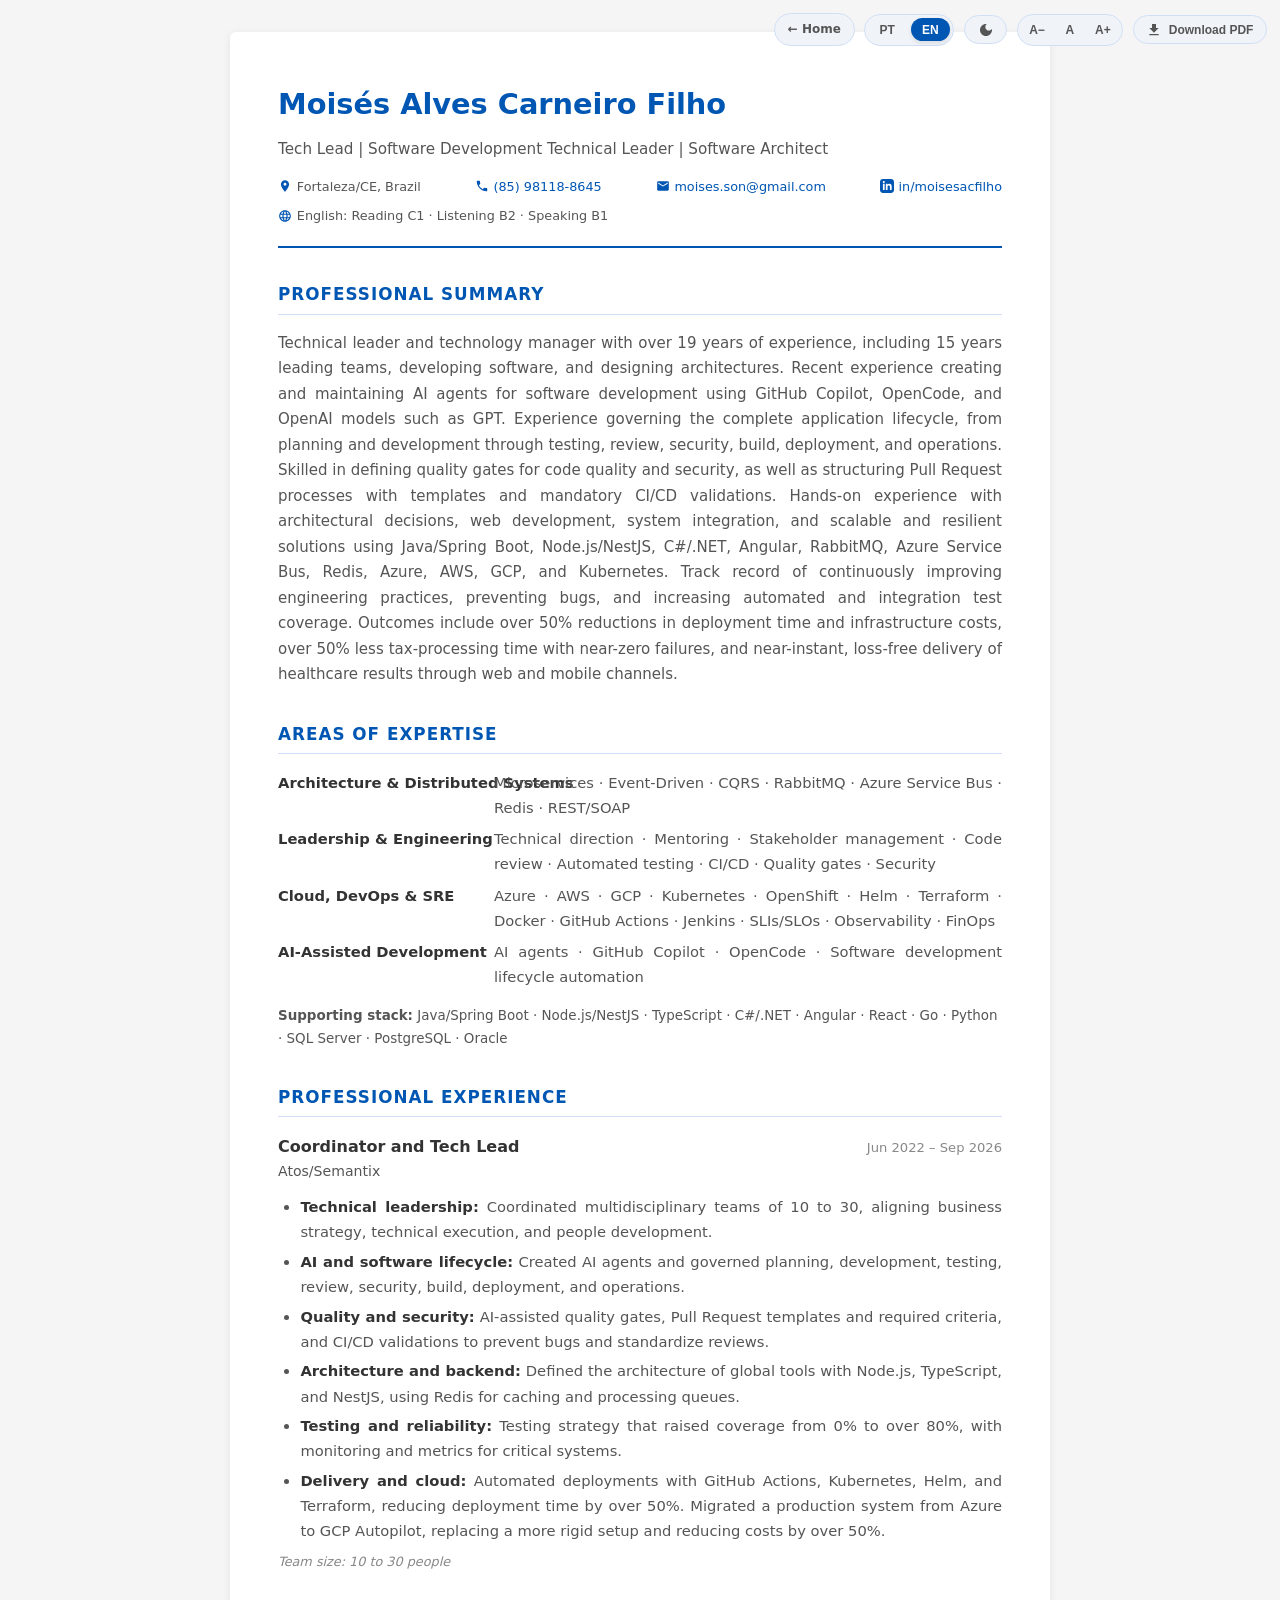
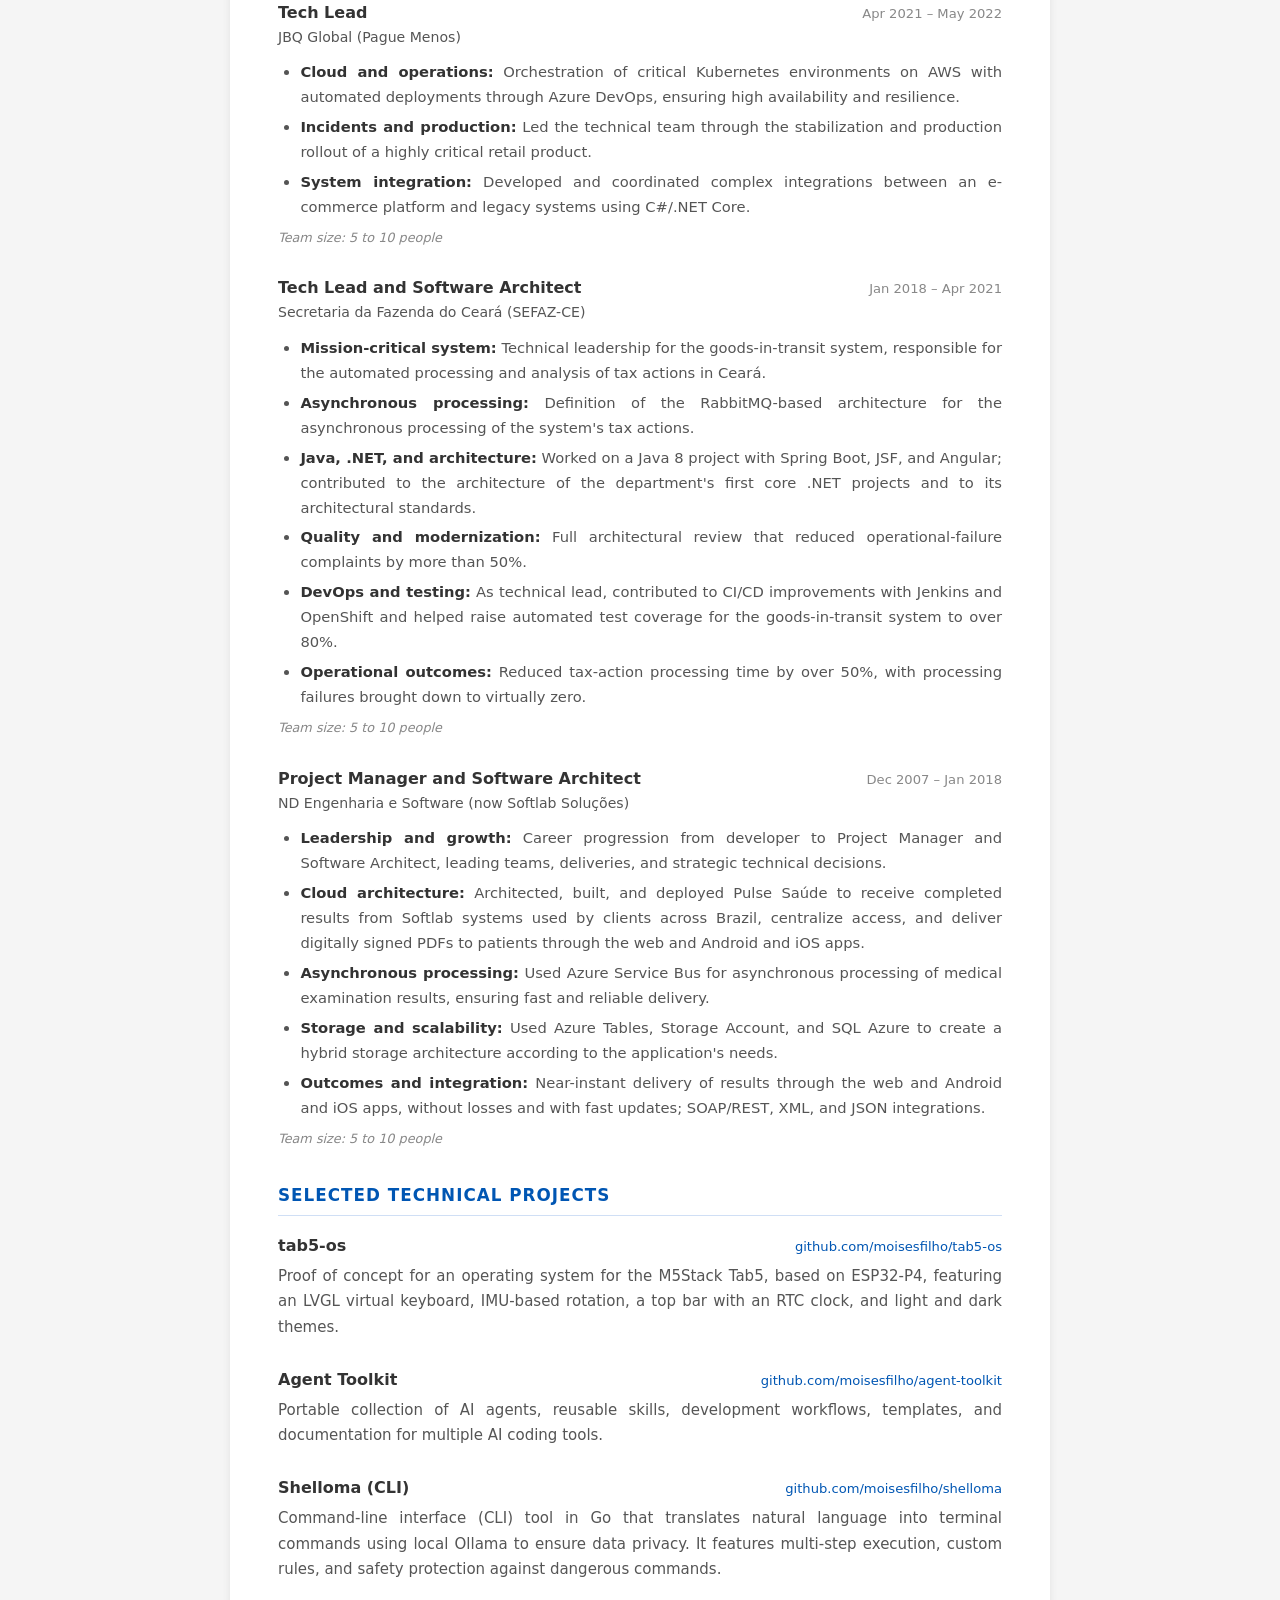
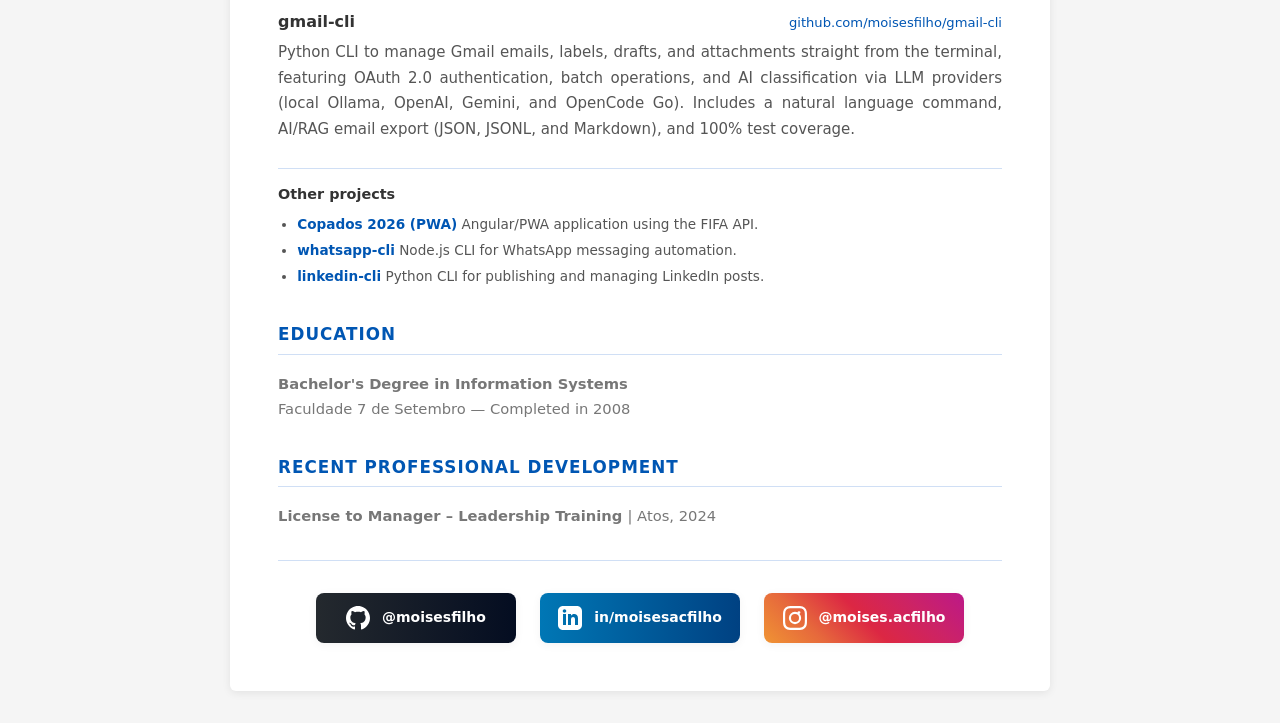
==== commit 905d6800: "feat: detalha resultados dos cases profissionais" ====
--- a/curriculo.html
+++ b/curriculo.html
@@ -187,7 +187,10 @@
           integradas ao CI/CD. Atuação hands-on em decisões arquiteturais, desenvolvimento web, integração entre
           sistemas e construção de soluções escaláveis e resilientes, com Java/Spring Boot, Node.js/NestJS, C#/.NET,
           Angular, RabbitMQ, Azure Service Bus, Redis, Azure, AWS, GCP e Kubernetes. Histórico de melhoria contínua de
-          práticas de engenharia, prevenção de bugs e evolução da cobertura de testes automatizados e de integração.
+           práticas de engenharia, prevenção de bugs e evolução da cobertura de testes automatizados e de integração.
+           Resultados incluem reduções superiores a 50% no tempo de deploy e nos custos de infraestrutura, processamento
+           fiscal reduzido em mais de 50%, com falhas próximas de zero, e entrega quase instantânea e sem perdas de resultados
+           de saúde em canais web e mobile.
         </p>
         <p class="lang-en">
           Technical leader and technology manager with over 19 years of experience, including 15 years leading teams,
@@ -199,142 +202,35 @@
           architectural decisions, web development, system integration, and scalable and resilient solutions using
           Java/Spring Boot, Node.js/NestJS, C#/.NET, Angular, RabbitMQ, Azure Service Bus, Redis, Azure, AWS, GCP, and
           Kubernetes. Track record of continuously improving engineering practices, preventing bugs, and increasing
-          automated and integration test coverage.
+           automated and integration test coverage. Outcomes include over 50% reductions in deployment time and
+           infrastructure costs, over 50% less tax-processing time with near-zero failures, and near-instant, loss-free
+           delivery of healthcare results through web and mobile channels.
         </p>
       </section>
 
       <!-- Competências Técnicas -->
       <section id="competencias">
         <h2>
-          <span class="lang-pt">Competências Técnicas</span>
-          <span class="lang-en">Technical Skills</span>
+          <span class="lang-pt">Áreas de Atuação</span>
+          <span class="lang-en">Areas of Expertise</span>
         </h2>
-
         <div class="skill-row">
-          <span class="skill-label">
-            <span class="lang-pt">Liderança Técnica</span>
-            <span class="lang-en">Technical Leadership</span>
-          </span>
-          <span class="skill-value">
-            <span class="lang-pt"
-              ><span>Arquitetura de Software</span> <span>Padrões de Projeto</span> <span>Microserviços</span>
-              <span>Sistemas Escaláveis</span> <span>Code Review</span> <span>Pull Requests</span>
-              <span>Mentoria Técnica</span> <span>Tomada de Decisão</span> <span>Gestão de Conflitos</span>
-              <span>Gestão de Stakeholders</span></span
-            >
-            <span class="lang-en"
-              ><span>Software Architecture</span> <span>Design Patterns</span> <span>Microservices</span>
-              <span>Scalable Systems</span> <span>Code Review</span> <span>Pull Requests</span>
-              <span>Technical Mentoring</span> <span>Decision-Making</span> <span>Conflict Management</span>
-              <span>Stakeholder Management</span></span
-            >
-          </span>
+          <span class="skill-label"><span class="lang-pt">Arquitetura &amp; Sistemas Distribuídos</span><span class="lang-en">Architecture &amp; Distributed Systems</span></span>
+          <span class="skill-value">Microservices · Event-Driven · CQRS · RabbitMQ · Azure Service Bus · Redis · REST/SOAP</span>
         </div>
-
         <div class="skill-row">
-          <span class="skill-label">
-            <span class="lang-pt">Linguagens &amp; Frameworks</span>
-            <span class="lang-en">Languages &amp; Frameworks</span>
-          </span>
-          <span class="skill-value"
-            ><span>Java 8</span> <span>Spring Boot</span> <span>JSF</span> <span>Node.js (NestJS)</span>
-            <span>TypeScript</span> <span>C# (.NET Core)</span> <span>Angular</span> <span>React</span></span
-          >
+          <span class="skill-label"><span class="lang-pt">Liderança &amp; Engenharia</span><span class="lang-en">Leadership &amp; Engineering</span></span>
+          <span class="skill-value"><span class="lang-pt">Direção técnica · Mentoria · Gestão de stakeholders · Code review · Testes automatizados · CI/CD · Quality gates · Segurança</span><span class="lang-en">Technical direction · Mentoring · Stakeholder management · Code review · Automated testing · CI/CD · Quality gates · Security</span></span>
         </div>
-
         <div class="skill-row">
-          <span class="skill-label">
-            <span class="lang-pt">Integração</span>
-            <span class="lang-en">Integration</span>
-          </span>
-          <span class="skill-value"
-            ><span>RabbitMQ</span> <span>Azure Service Bus</span> <span>Redis</span>
-            <span class="lang-pt">Arquitetura Event-Driven</span>
-            <span class="lang-en">Event-Driven Architecture</span>
-            <span class="lang-pt">Processamento Assíncrono</span>
-            <span class="lang-en">Asynchronous Processing</span> <span>SOAP/REST</span> <span>XML</span>
-            <span>JSON</span></span
-          >
+          <span class="skill-label">Cloud, DevOps &amp; SRE</span>
+          <span class="skill-value">Azure · AWS · GCP · Kubernetes · OpenShift · Helm · Terraform · Docker · GitHub Actions · Jenkins · SLIs/SLOs · Observability · FinOps</span>
         </div>
-
         <div class="skill-row">
-          <span class="skill-label">Cloud &amp; DevOps / SRE</span>
-          <span class="skill-value"
-            ><span>Microsoft Azure</span> <span>AWS</span> <span>Google Cloud Platform (GCP)</span>
-            <span>Kubernetes</span> <span>Helm</span> <span>Terraform</span> <span>Docker</span>
-            <span>GitHub Actions</span> <span>Jenkins</span> <span>Azure DevOps</span> <span>FinOps</span></span
-          >
+          <span class="skill-label"><span class="lang-pt">IA Aplicada ao Desenvolvimento</span><span class="lang-en">AI-Assisted Development</span></span>
+          <span class="skill-value"><span class="lang-pt">Agentes de IA · GitHub Copilot · OpenCode · Automação do ciclo de desenvolvimento</span><span class="lang-en">AI agents · GitHub Copilot · OpenCode · Software development lifecycle automation</span></span>
         </div>
-
-        <div class="skill-row">
-          <span class="skill-label">
-            <span class="lang-pt">Confiabilidade</span>
-            <span class="lang-en">Reliability</span>
-          </span>
-          <span class="skill-value">
-            <span class="lang-pt"
-              ><span>SLIs/SLOs</span> <span>Error Budgets</span> <span>Postmortem Blameless</span>
-              <span>Governança de Incidentes</span></span
-            >
-            <span class="lang-en"
-              ><span>SLIs/SLOs</span> <span>Error Budgets</span> <span>Blameless Postmortems</span>
-              <span>Incident Governance</span></span
-            >
-          </span>
-        </div>
-
-        <div class="skill-row">
-          <span class="skill-label">
-            <span class="lang-pt">Dados</span>
-            <span class="lang-en">Data</span>
-          </span>
-          <span class="skill-value"
-            ><span>SQL Server</span> <span>SQL Azure</span> <span>PostgreSQL</span> <span>Oracle</span>
-            <span>Azure Table Storage</span></span
-          >
-        </div>
-
-        <div class="skill-row">
-          <span class="skill-label">
-            <span class="lang-pt">Metodologias</span>
-            <span class="lang-en">Methodologies</span>
-          </span>
-          <span class="skill-value">
-            <span class="lang-pt"
-              ><span>Scrum</span> <span>Kanban</span> <span>DevOps/SRE</span> <span>Microserviços</span>
-              <span>CQRS</span></span
-            >
-            <span class="lang-en"
-              ><span>Scrum</span> <span>Kanban</span> <span>DevOps/SRE</span> <span>Microservices</span>
-              <span>CQRS</span></span
-            >
-          </span>
-        </div>
-
-        <div class="skill-row">
-          <span class="skill-label">
-            <span class="lang-pt">Qualidade &amp; Métodos</span>
-            <span class="lang-en">Quality &amp; Methods</span>
-          </span>
-          <span class="skill-value">
-            <span class="lang-pt"
-              ><span>Testes Automatizados</span> <span>Scrum</span> <span>Kanban</span> <span>CI/CD</span>
-              <span>Observabilidade</span> <span>Gestão de Incidentes</span> <span>Postmortems</span>
-              <span>Desenvolvimento de Software Assistido por IA</span> <span>Agentes de IA</span>
-              <span>GitHub Copilot</span> <span>OpenCode</span> <span>Modelos GPT/OpenAI</span>
-              <span>Quality Gates</span> <span>Segurança de Código</span> <span>Templates de Pull Request</span>
-              <span>Governança de CI/CD</span> <span>Testes de Integração</span></span
-            >
-            <span class="lang-en"
-              ><span>Automated Testing</span> <span>Scrum</span> <span>Kanban</span> <span>CI/CD</span>
-              <span>Observability</span> <span>Incident Management</span> <span>Postmortems</span>
-              <span>AI-Assisted Software Development</span> <span>AI Agents</span> <span>GitHub Copilot</span>
-              <span>OpenCode</span> <span>OpenAI GPT Models</span> <span>Quality Gates</span>
-              <span>Code Security</span> <span>Pull Request Templates</span> <span>CI/CD Governance</span>
-              <span>Integration Testing</span></span
-            >
-          </span>
-        </div>
+        <p class="skill-support"><strong><span class="lang-pt">Stack de apoio:</span><span class="lang-en">Supporting stack:</span></strong> Java/Spring Boot · Node.js/NestJS · TypeScript · C#/.NET · Angular · React · Go · Python · SQL Server · PostgreSQL · Oracle</p>
       </section>
 
       <!-- Experiência Profissional -->
@@ -358,128 +254,28 @@
           <p class="job-company">Atos/Semantix</p>
           <ul>
             <li>
-              <span class="lang-pt"
-                ><strong>Liderança técnica:</strong> Coordenação de times multidisciplinares de Desenvolvimento, Design,
-                DevOps, Testes e Requisitos, conectando estratégia de negócio, execução técnica e desenvolvimento de
-                pessoas.</span
-              >
-              <span class="lang-en"
-                ><strong>Technical leadership:</strong> Coordination of multidisciplinary Development, Design, DevOps,
-                Testing, and Requirements teams, connecting business strategy, technical execution, and people
-                development.</span
-              >
-            </li>
-            <li>
-              <span class="lang-pt"
-                ><strong>IA aplicada ao desenvolvimento:</strong> Criação, evolução e manutenção de agentes de IA para
-                apoiar o desenvolvimento de software, utilizando GitHub Copilot, OpenCode e modelos da OpenAI, como GPT,
-                integrados às práticas de engenharia.</span
-              >
-              <span class="lang-en"
-                ><strong>AI-assisted development:</strong> Created, evolved, and maintained AI agents to support software
-                development, using GitHub Copilot, OpenCode, and OpenAI models such as GPT, integrated into engineering
-                practices.</span
-              >
-            </li>
-            <li>
-              <span class="lang-pt"
-                ><strong>Ciclo de vida de aplicações:</strong> Governança e automação das etapas de planejamento,
-                desenvolvimento, testes, revisão, build, segurança, deploy e operação, conectando práticas de engenharia
-                ao fluxo de entrega contínua.</span
-              >
-              <span class="lang-en"
-                ><strong>Application lifecycle:</strong> Governance and automation of planning, development, testing,
-                review, build, security, deployment, and operations, connecting engineering practices to the continuous
-                delivery workflow.</span
-              >
-            </li>
-            <li>
-              <span class="lang-pt"
-                ><strong>Quality gates e segurança:</strong> Criação de quality gates com validações de qualidade de
-                código e segurança apoiadas por IA, contribuindo para a prevenção de bugs e a evolução da cobertura de
-                testes automatizados e de integração.</span
-              >
-              <span class="lang-en"
-                ><strong>Quality gates and security:</strong> Created quality gates with AI-assisted code quality and
-                security validations, contributing to bug prevention and increased automated and integration test
-                coverage.</span
-              >
-            </li>
-            <li>
-              <span class="lang-pt"
-                ><strong>Governança de Pull Requests:</strong> Criação e manutenção de templates de Pull Request com
-                critérios obrigatórios e validações integradas ao CI/CD para padronizar revisões, elevar a qualidade do
-                código e garantir maior controle antes da publicação.</span
-              >
-              <span class="lang-en"
-                ><strong>Pull Request governance:</strong> Created and maintained Pull Request templates with mandatory
-                criteria and CI/CD validations to standardize reviews, improve code quality, and provide stronger control
-                before release.</span
-              >
-            </li>
-            <li>
-              <span class="lang-pt"
-                ><strong>Qualidade e code review:</strong> Revisão de código por meio de pull requests, avaliando
-                qualidade, aderência aos padrões técnicos e prontidão para incorporação das alterações.</span
-              >
-              <span class="lang-en"
-                ><strong>Quality and code review:</strong> Code review through pull requests, assessing quality,
-                adherence to technical standards, and readiness to merge changes.</span
-              >
-            </li>
-            <li>
-              <span class="lang-pt"
-                ><strong>Arquitetura e backend:</strong> Definição e sustentação da arquitetura de ferramentas globais
-                utilizando Node.js, TypeScript e NestJS, com Redis para cache e gerenciamento de filas de
-                processamento.</span
-              >
-              <span class="lang-en"
-                ><strong>Architecture and backend:</strong> Definition and support of the global tools architecture
-                using Node.js, TypeScript, and NestJS, with Redis for caching and processing queue management.</span
-              >
-            </li>
-            <li>
-              <span class="lang-pt"
-                ><strong>Testes e observabilidade:</strong> Estratégia de testes automatizados que elevou a cobertura de
-                0% para mais de 80%, combinada à adoção de práticas de confiabilidade, monitoramento e métricas de
-                sistemas críticos.</span
-              >
-              <span class="lang-en"
-                ><strong>Testing and observability:</strong> Automated testing strategy that raised coverage from 0% to
-                over 80%, combined with reliability practices, monitoring, and metrics for critical systems.</span
-              >
-            </li>
-            <li>
-              <span class="lang-pt"
-                ><strong>Processos ágeis:</strong> Revisão e implantação do processo Scrum, elevando a previsibilidade
-                das entregas e incentivando a divisão de demandas complexas em partes menores.</span
-              >
-              <span class="lang-en"
-                ><strong>Agile processes:</strong> Review and implementation of the Scrum process, increasing delivery
-                predictability and encouraging the breakdown of complex demands into smaller parts.</span
-              >
-            </li>
-            <li>
-              <span class="lang-pt"
-                ><strong>DevOps e automação:</strong> Automação completa do processo de deploy com GitHub Actions,
-                Kubernetes, Helm e Terraform, reduzindo o tempo de implantação em mais de 50%.</span
-              >
-              <span class="lang-en"
-                ><strong>DevOps and automation:</strong> Full deployment process automation using GitHub Actions,
-                Kubernetes, Helm, and Terraform, reducing deployment time by more than 50%.</span
-              >
-            </li>
-            <li>
-              <span class="lang-pt"
-                ><strong>Cloud e migração:</strong> Migração de um sistema de produção do Azure para o Google Cloud
-                Platform (GCP), utilizando Terraform para automação da infraestrutura e GitHub Actions para controle do
-                CI/CD, builds e publicação da aplicação.</span
-              >
-              <span class="lang-en"
-                ><strong>Cloud and migration:</strong> Migrated a production system from Azure to Google Cloud Platform
-                (GCP), using Terraform for infrastructure automation and GitHub Actions to manage CI/CD, builds, and
-                application releases.</span
-              >
+              <span class="lang-pt"><strong>Liderança técnica:</strong> Coordenação de equipes multidisciplinares de 10 a 30 pessoas, alinhando estratégia de negócio, execução técnica e desenvolvimento de pessoas.</span>
+              <span class="lang-en"><strong>Technical leadership:</strong> Coordinated multidisciplinary teams of 10 to 30, aligning business strategy, technical execution, and people development.</span>
+            </li>
+            <li>
+              <span class="lang-pt"><strong>IA e ciclo de desenvolvimento:</strong> Criação de agentes de IA e governança do fluxo de planejamento, desenvolvimento, testes, revisão, segurança, build, deploy e operação.</span>
+              <span class="lang-en"><strong>AI and software lifecycle:</strong> Created AI agents and governed planning, development, testing, review, security, build, deployment, and operations.</span>
+            </li>
+            <li>
+              <span class="lang-pt"><strong>Qualidade e segurança:</strong> Quality gates apoiados por IA, templates e critérios obrigatórios de Pull Request e validações de CI/CD para prevenir bugs e padronizar revisões.</span>
+              <span class="lang-en"><strong>Quality and security:</strong> AI-assisted quality gates, Pull Request templates and required criteria, and CI/CD validations to prevent bugs and standardize reviews.</span>
+            </li>
+            <li>
+              <span class="lang-pt"><strong>Arquitetura e backend:</strong> Definição da arquitetura de ferramentas globais com Node.js, TypeScript e NestJS, usando Redis para cache e filas de processamento.</span>
+              <span class="lang-en"><strong>Architecture and backend:</strong> Defined the architecture of global tools with Node.js, TypeScript, and NestJS, using Redis for caching and processing queues.</span>
+            </li>
+            <li>
+              <span class="lang-pt"><strong>Testes e confiabilidade:</strong> Estratégia de testes que elevou a cobertura de 0% para mais de 80%, com monitoramento e métricas para sistemas críticos.</span>
+              <span class="lang-en"><strong>Testing and reliability:</strong> Testing strategy that raised coverage from 0% to over 80%, with monitoring and metrics for critical systems.</span>
+            </li>
+            <li>
+              <span class="lang-pt"><strong>Entrega e cloud:</strong> Automação de deploy com GitHub Actions, Kubernetes, Helm e Terraform, reduzindo o tempo de implantação em mais de 50%. Migração de sistema de produção do Azure para o GCP Autopilot, substituindo uma estrutura mais rígida e reduzindo custos em mais de 50%.</span>
+              <span class="lang-en"><strong>Delivery and cloud:</strong> Automated deployments with GitHub Actions, Kubernetes, Helm, and Terraform, reducing deployment time by over 50%. Migrated a production system from Azure to GCP Autopilot, replacing a more rigid setup and reducing costs by over 50%.</span>
             </li>
           </ul>
           <p class="job-team">
@@ -573,12 +369,14 @@
             </li>
             <li>
               <span class="lang-pt"
-                ><strong>Java e arquitetura:</strong> Atuação em projeto Java 8 com Spring Boot, JSF e Angular, além da
-                definição de padrões arquiteturais para os projetos da Secretaria.</span
-              >
-              <span class="lang-en"
-                ><strong>Java and architecture:</strong> Worked on a Java 8 project with Spring Boot, JSF, and Angular,
-                while defining architectural standards for the department's projects.</span
+                ><strong>Java, .NET e arquitetura:</strong> Atuação em projeto Java 8 com Spring Boot, JSF e Angular;
+                contribuição para a definição da arquitetura dos primeiros projetos core .NET e para os padrões
+                arquiteturais da Secretaria.</span
+              >
+              <span class="lang-en"
+                ><strong>Java, .NET, and architecture:</strong> Worked on a Java 8 project with Spring Boot, JSF, and
+                Angular; contributed to the architecture of the department's first core .NET projects and to its
+                architectural standards.</span
               >
             </li>
             <li>
@@ -593,13 +391,18 @@
             </li>
             <li>
               <span class="lang-pt"
-                ><strong>DevOps e testes:</strong> Implantação de CI via Jenkins e orquestração de containers em
-                OpenShift, elevando a cobertura de testes automatizados para mais de 80%.</span
-              >
-              <span class="lang-en"
-                ><strong>DevOps and testing:</strong> Implemented CI with Jenkins and container orchestration with
-                OpenShift, raising automated test coverage to over 80%.</span
-              >
+                ><strong>DevOps e testes:</strong> Como líder técnico, contribuí para melhorias no CI/CD com Jenkins e
+                OpenShift e para elevar a cobertura de testes automatizados do sistema de trânsito de mercadorias a
+                mais de 80%.</span
+              >
+              <span class="lang-en"
+                ><strong>DevOps and testing:</strong> As technical lead, contributed to CI/CD improvements with Jenkins
+                and OpenShift and helped raise automated test coverage for the goods-in-transit system to over 80%.</span
+              >
+            </li>
+            <li>
+              <span class="lang-pt"><strong>Resultados operacionais:</strong> Redução superior a 50% no tempo de processamento das ações fiscais e falhas de processamento reduzidas a praticamente zero.</span>
+              <span class="lang-en"><strong>Operational outcomes:</strong> Reduced tax-action processing time by over 50%, with processing failures brought down to virtually zero.</span>
             </li>
           </ul>
           <p class="job-team">
@@ -619,7 +422,7 @@
               <span class="lang-en">Dec 2007 – Jan 2018</span>
             </span>
           </div>
-          <p class="job-company">ND Engenharia e Software</p>
+          <p class="job-company">ND Engenharia e Software <span class="lang-pt">(atual Softlab Soluções)</span><span class="lang-en">(now Softlab Soluções)</span></p>
           <ul>
             <li>
               <span class="lang-pt"
@@ -633,12 +436,14 @@
             </li>
             <li>
               <span class="lang-pt"
-                ><strong>Arquitetura cloud:</strong> Arquitetura e desenvolvimento do sistema Pulse Saúde, plataforma
-                cloud que fornece resultados online para milhares de clientes em todo o Brasil.</span
-              >
-              <span class="lang-en"
-                ><strong>Cloud architecture:</strong> Architecture and development of the Pulse Saúde system, a cloud
-                platform providing online medical results to thousands of customers across Brazil.</span
+                ><strong>Arquitetura cloud:</strong> Arquitetura, construção e implantação do Pulse Saúde, que recebe
+                resultados prontos dos sistemas Softlab de clientes em todo o Brasil, centraliza o acesso e os entrega
+                aos pacientes em PDFs com assinatura digital, pela web e por aplicativos Android e iOS.</span
+              >
+              <span class="lang-en"
+                ><strong>Cloud architecture:</strong> Architected, built, and deployed Pulse Saúde to receive completed
+                results from Softlab systems used by clients across Brazil, centralize access, and deliver digitally
+                signed PDFs to patients through the web and Android and iOS apps.</span
               >
             </li>
             <li>
@@ -653,22 +458,22 @@
             </li>
             <li>
               <span class="lang-pt"
-                ><strong>Armazenamento e escalabilidade:</strong> Utilização combinada de Azure Table Storage e SQL
-                Azure, compondo uma arquitetura híbrida de armazenamento conforme as necessidades da aplicação.</span
-              >
-              <span class="lang-en"
-                ><strong>Storage and scalability:</strong> Combined Azure Table Storage and SQL Azure, creating a hybrid
-                storage architecture according to the application's needs.</span
-              >
-            </li>
-            <li>
-              <span class="lang-pt"
-                ><strong>Resiliência e integração:</strong> Definição de arquitetura resiliente em Microsoft Azure e
-                modernização de sistemas legados com integrações SOAP/REST, XML e JSON.</span
-              >
-              <span class="lang-en"
-                ><strong>Resilience and integration:</strong> Designed resilient architecture on Microsoft Azure and
-                modernized legacy systems through SOAP/REST, XML, and JSON integrations.</span
+                ><strong>Armazenamento e escalabilidade:</strong> Uso de Azure Tables, Storage Account e SQL Azure,
+                compondo uma arquitetura híbrida de armazenamento conforme as necessidades da aplicação.</span
+              >
+              <span class="lang-en"
+                ><strong>Storage and scalability:</strong> Used Azure Tables, Storage Account, and SQL Azure to create a
+                hybrid storage architecture according to the application's needs.</span
+              >
+            </li>
+            <li>
+              <span class="lang-pt"
+                ><strong>Resultados e integração:</strong> Entrega quase instantânea dos resultados pela web e por
+                aplicativos Android e iOS, sem perdas e com atualização rápida; integrações SOAP/REST, XML e JSON.</span
+              >
+              <span class="lang-en"
+                ><strong>Outcomes and integration:</strong> Near-instant delivery of results through the web and Android
+                and iOS apps, without losses and with fast updates; SOAP/REST, XML, and JSON integrations.</span
               >
             </li>
           </ul>
--- a/index.css
+++ b/index.css
@@ -180,6 +180,12 @@
   text-align: justify;
 }
 
+.skill-support {
+  margin-top: 1rem;
+  color: var(--color-text-muted);
+  font-size: 0.84rem;
+}
+
 .skill-value > span:not(.lang-pt):not(.lang-en):not(:last-child)::after {
   content: ' ·';
 }
@@ -296,6 +302,10 @@
   .skill-row {
     grid-template-columns: 1fr;
     gap: 0;
+  }
+
+  .skill-label {
+    white-space: normal;
   }
 
   .job-header {
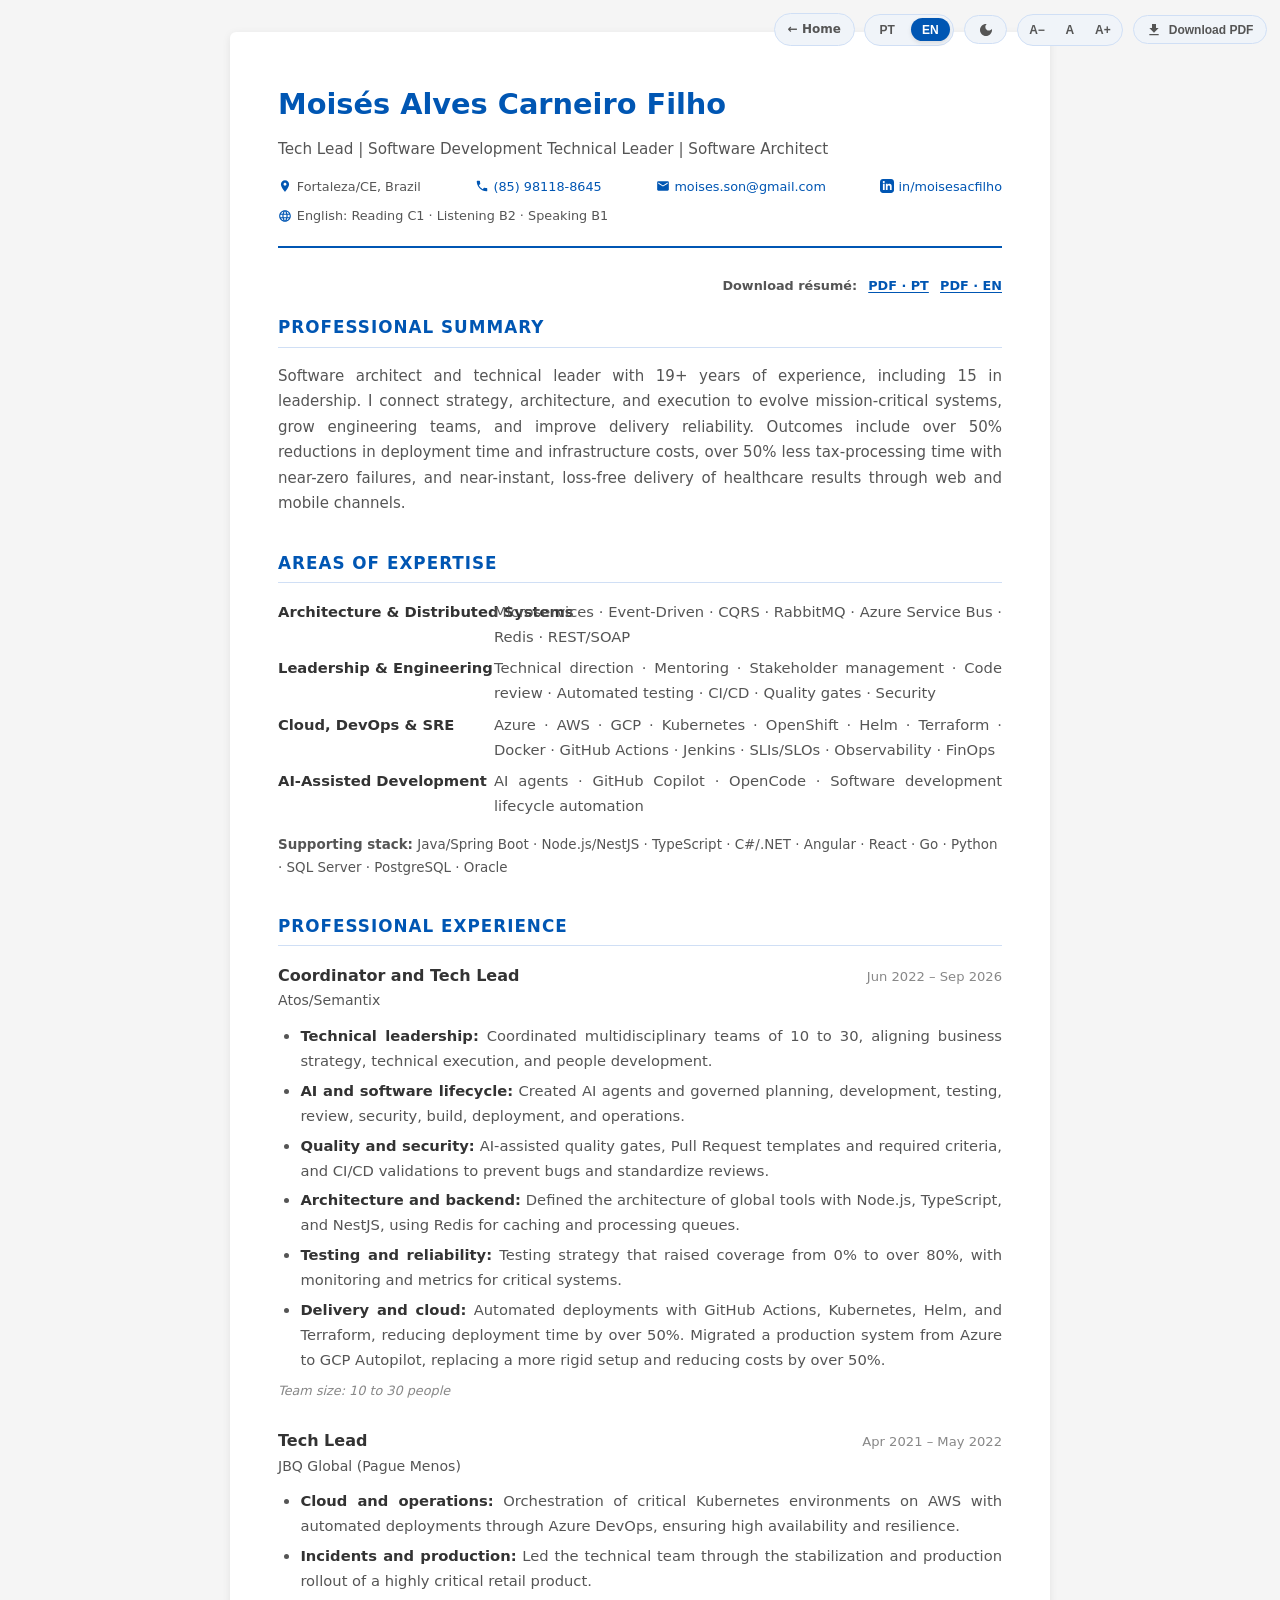
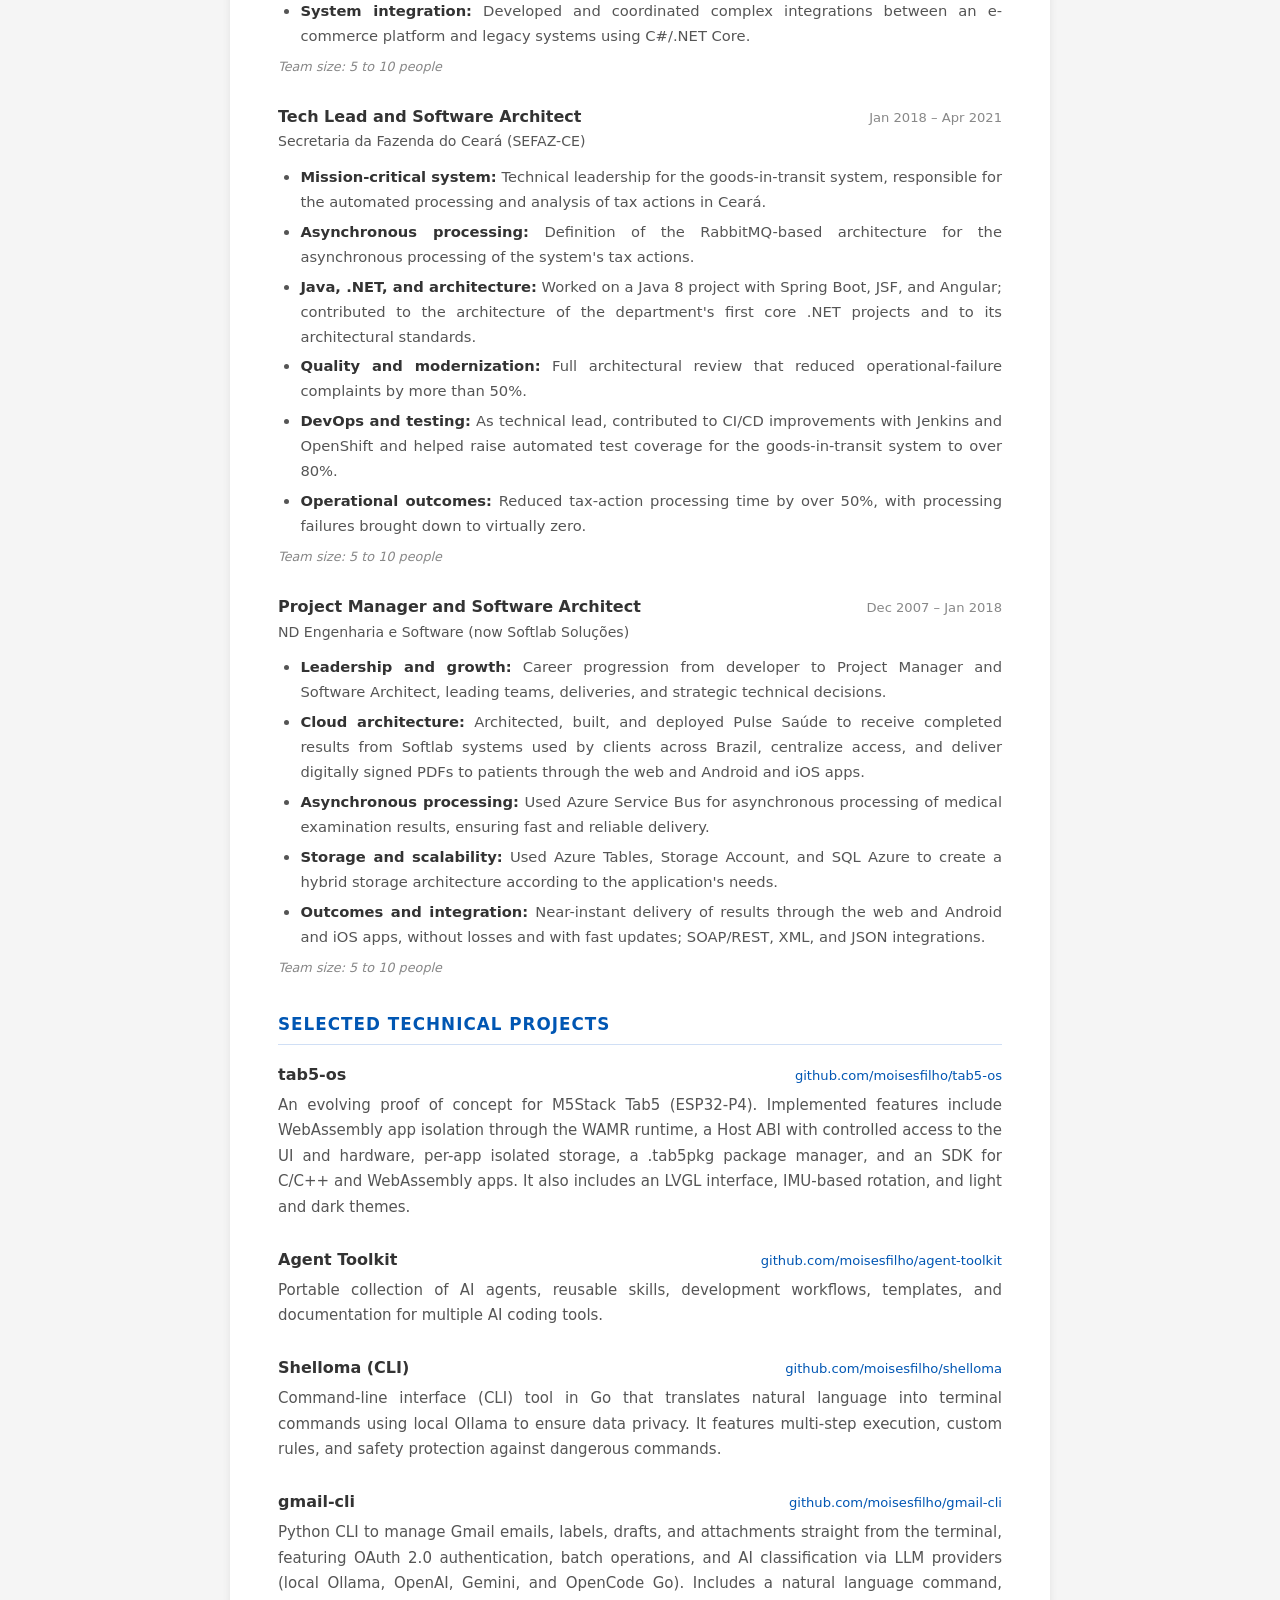
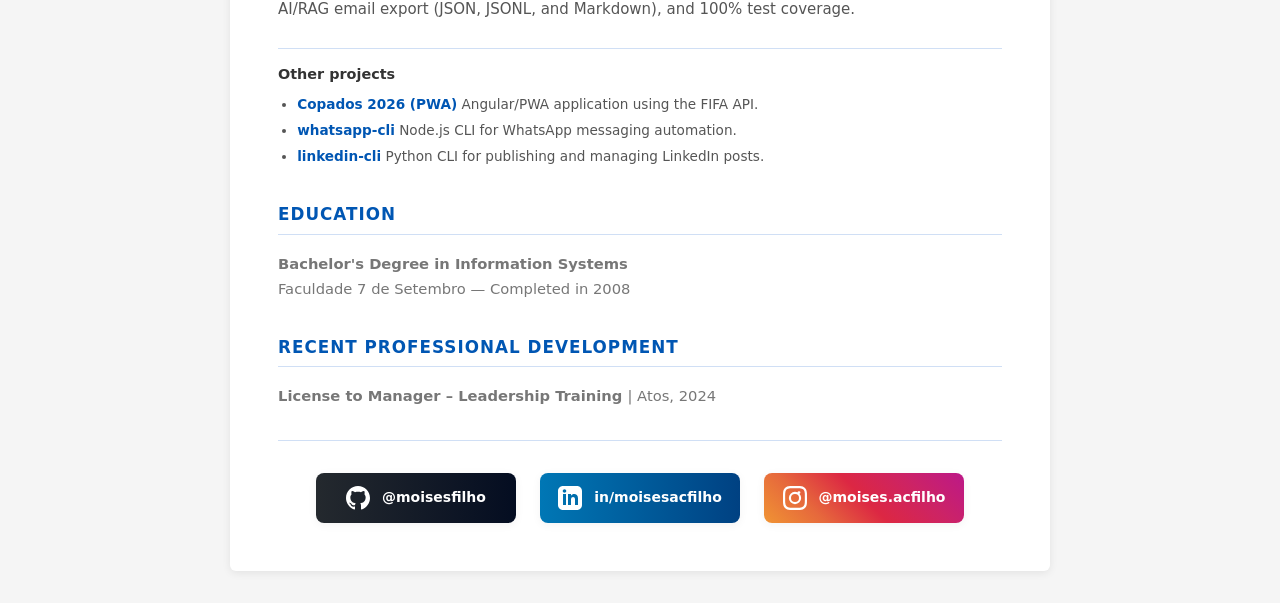
==== commit b3173696: "feat: melhora currículo bilíngue e PDFs para download" ====
--- a/curriculo.html
+++ b/curriculo.html
@@ -6,9 +6,33 @@
     <meta name="robots" content="noindex, nofollow" />
     <meta
       name="description"
-      content="Currículo de Moisés Alves Carneiro Filho — Líder e Gestor em TI com mais de 19 anos de experiência."
+      content="Currículo de Moisés Filho — arquiteto de software e líder técnico, com mais de 19 anos de experiência em arquitetura, cloud e engenharia de software."
     />
-    <title>Moisés Filho - Curriculum</title>
+    <meta property="og:type" content="profile" />
+    <meta property="og:title" content="Currículo | Moisés Filho — Tech Lead &amp; Software Architect" />
+    <meta property="og:description" content="Liderança técnica, arquitetura de software e resultados em cloud, qualidade e engenharia de plataformas." />
+    <meta property="og:url" content="https://www.moisesfilho.dev.br/curriculo.html" />
+    <meta property="og:locale" content="pt_BR" />
+    <meta name="twitter:card" content="summary" />
+    <link rel="canonical" href="https://www.moisesfilho.dev.br/curriculo.html" />
+    <script type="application/ld+json">
+      {
+        "@context": "https://schema.org",
+        "@type": "ProfilePage",
+        "mainEntity": {
+          "@type": "Person",
+          "name": "Moisés Alves Carneiro Filho",
+          "alternateName": "Moisés Filho",
+          "jobTitle": ["Software Architect", "Tech Lead"],
+          "url": "https://www.moisesfilho.dev.br/",
+          "sameAs": [
+            "https://linkedin.com/in/moisesacfilho",
+            "https://github.com/moisesfilho"
+          ]
+        }
+      }
+    </script>
+    <title>Currículo | Moisés Filho — Tech Lead &amp; Software Architect</title>
     <link
       rel="icon"
       href="data:image/svg+xml,<svg xmlns='http://www.w3.org/2000/svg' viewBox='0 0 100 100'><circle cx='50' cy='50' r='50' fill='%230056b3'/><text x='50' y='50' font-family='Arial' font-weight='bold' font-size='45' fill='white' dominant-baseline='central' text-anchor='middle'>MF</text></svg>"
@@ -18,14 +42,30 @@
       function setLanguage(lang) {
         document.documentElement.setAttribute('lang', lang);
         localStorage.setItem('preferred-lang', lang);
+        history.replaceState(null, '', `${location.pathname}?lang=${lang}${location.hash}`);
+        document.querySelectorAll('.lang-pt').forEach((element) => {
+          element.lang = 'pt-BR';
+          element.hidden = lang !== 'pt';
+        });
+        document.querySelectorAll('.lang-en').forEach((element) => {
+          element.lang = 'en';
+          element.hidden = lang !== 'en';
+        });
         document.querySelectorAll('.lang-btn').forEach((btn) => {
           const isActive = btn.getAttribute('data-lang') === lang;
           btn.classList.toggle('active', isActive);
           btn.setAttribute('aria-pressed', isActive);
         });
-        const titlePt = 'Moisés Filho - Curriculum';
-        const titleEn = 'Moisés Filho - Curriculum';
+        const titlePt = 'Currículo | Moisés Filho — Tech Lead & Software Architect';
+        const titleEn = 'Résumé | Moisés Filho — Tech Lead & Software Architect';
         document.title = lang === 'pt' ? titlePt : titleEn;
+        document.querySelector('meta[name="description"]').content = lang === 'en'
+          ? 'Moisés Filho résumé — software architect and technical leader with 19+ years of experience in architecture, cloud, and software engineering.'
+          : 'Currículo de Moisés Filho — arquiteto de software e líder técnico, com mais de 19 anos de experiência em arquitetura, cloud e engenharia de software.';
+        document.querySelector('meta[property="og:title"]').content = document.title;
+        document.querySelector('meta[property="og:description"]').content = document.querySelector('meta[name="description"]').content;
+        document.querySelector('meta[property="og:locale"]').content = lang === 'en' ? 'en_US' : 'pt_BR';
+        document.querySelector('meta[property="og:url"]').content = `${location.origin}${location.pathname}?lang=${lang}`;
       }
 
       function setFontSize(scale) {
@@ -53,7 +93,10 @@
       }
 
       // Will apply zoom after DOM is ready (main element required)
-      const savedLang = localStorage.getItem('preferred-lang') || (navigator.language.startsWith('en') ? 'en' : 'pt');
+      const requestedLang = new URLSearchParams(location.search).get('lang');
+      const savedLang = ['pt', 'en'].includes(requestedLang)
+        ? requestedLang
+        : localStorage.getItem('preferred-lang') || (navigator.language.startsWith('en') ? 'en' : 'pt');
       document.documentElement.setAttribute('lang', savedLang);
 
       const savedTheme =
@@ -171,6 +214,12 @@
         </div>
       </header>
 
+      <div class="resume-downloads no-print" aria-label="Downloads do currículo">
+        <strong><span class="lang-pt">Baixar currículo:</span><span class="lang-en">Download résumé:</span></strong>
+        <a href="curriculo-moises-filho-pt.pdf" download="Moises-Filho-Curriculo-PT.pdf">PDF · PT</a>
+        <a href="curriculo-moises-filho-en.pdf" download="Moises-Filho-Resume-EN.pdf">PDF · EN</a>
+      </div>
+
       <!-- Resumo Profissional -->
       <section id="resumo">
         <h2>
@@ -178,33 +227,18 @@
           <span class="lang-en">Professional Summary</span>
         </h2>
         <p class="lang-pt">
-          Líder técnico e gestor de tecnologia com mais de 19 anos de experiência, sendo 15 anos em liderança de
-          equipes, desenvolvimento de software e arquitetura. Experiência recente na criação e manutenção de agentes de
-          IA para desenvolvimento de software, utilizando GitHub Copilot, OpenCode e modelos da OpenAI, como GPT.
-          Atuação na governança do ciclo de vida completo de aplicações, do planejamento e desenvolvimento aos testes,
-          revisão, segurança, build, deploy e operação. Experiência na definição de quality gates para qualidade de
-          código e segurança, além da estruturação de processos de Pull Requests com templates e validações obrigatórias
-          integradas ao CI/CD. Atuação hands-on em decisões arquiteturais, desenvolvimento web, integração entre
-          sistemas e construção de soluções escaláveis e resilientes, com Java/Spring Boot, Node.js/NestJS, C#/.NET,
-          Angular, RabbitMQ, Azure Service Bus, Redis, Azure, AWS, GCP e Kubernetes. Histórico de melhoria contínua de
-           práticas de engenharia, prevenção de bugs e evolução da cobertura de testes automatizados e de integração.
-           Resultados incluem reduções superiores a 50% no tempo de deploy e nos custos de infraestrutura, processamento
-           fiscal reduzido em mais de 50%, com falhas próximas de zero, e entrega quase instantânea e sem perdas de resultados
-           de saúde em canais web e mobile.
+          Arquiteto de software e líder técnico com mais de 19 anos de experiência, sendo 15 em liderança. Conecto
+          estratégia, arquitetura e execução para evoluir sistemas críticos, desenvolver equipes e melhorar a
+          confiabilidade da entrega. Resultados incluem reduções superiores a 50% no tempo de deploy e nos custos de
+          infraestrutura, processamento fiscal reduzido em mais de 50% com falhas próximas de zero e entrega quase
+          instantânea e sem perdas de resultados de saúde em canais web e mobile.
         </p>
         <p class="lang-en">
-          Technical leader and technology manager with over 19 years of experience, including 15 years leading teams,
-          developing software, and designing architectures. Recent experience creating and maintaining AI agents for
-          software development using GitHub Copilot, OpenCode, and OpenAI models such as GPT. Experience governing the
-          complete application lifecycle, from planning and development through testing, review, security, build,
-          deployment, and operations. Skilled in defining quality gates for code quality and security, as well as
-          structuring Pull Request processes with templates and mandatory CI/CD validations. Hands-on experience with
-          architectural decisions, web development, system integration, and scalable and resilient solutions using
-          Java/Spring Boot, Node.js/NestJS, C#/.NET, Angular, RabbitMQ, Azure Service Bus, Redis, Azure, AWS, GCP, and
-          Kubernetes. Track record of continuously improving engineering practices, preventing bugs, and increasing
-           automated and integration test coverage. Outcomes include over 50% reductions in deployment time and
-           infrastructure costs, over 50% less tax-processing time with near-zero failures, and near-instant, loss-free
-           delivery of healthcare results through web and mobile channels.
+          Software architect and technical leader with 19+ years of experience, including 15 in leadership. I connect
+          strategy, architecture, and execution to evolve mission-critical systems, grow engineering teams, and improve
+          delivery reliability. Outcomes include over 50% reductions in deployment time and infrastructure costs, over
+          50% less tax-processing time with near-zero failures, and near-instant, loss-free delivery of healthcare
+          results through web and mobile channels.
         </p>
       </section>
 
@@ -216,7 +250,7 @@
         </h2>
         <div class="skill-row">
           <span class="skill-label"><span class="lang-pt">Arquitetura &amp; Sistemas Distribuídos</span><span class="lang-en">Architecture &amp; Distributed Systems</span></span>
-          <span class="skill-value">Microservices · Event-Driven · CQRS · RabbitMQ · Azure Service Bus · Redis · REST/SOAP</span>
+          <span class="skill-value"><span class="lang-pt">Microsserviços · Event-Driven · CQRS · RabbitMQ · Azure Service Bus · Redis · REST/SOAP</span><span class="lang-en">Microservices · Event-Driven · CQRS · RabbitMQ · Azure Service Bus · Redis · REST/SOAP</span></span>
         </div>
         <div class="skill-row">
           <span class="skill-label"><span class="lang-pt">Liderança &amp; Engenharia</span><span class="lang-en">Leadership &amp; Engineering</span></span>
@@ -224,7 +258,7 @@
         </div>
         <div class="skill-row">
           <span class="skill-label">Cloud, DevOps &amp; SRE</span>
-          <span class="skill-value">Azure · AWS · GCP · Kubernetes · OpenShift · Helm · Terraform · Docker · GitHub Actions · Jenkins · SLIs/SLOs · Observability · FinOps</span>
+          <span class="skill-value"><span class="lang-pt">Azure · AWS · GCP · Kubernetes · OpenShift · Helm · Terraform · Docker · GitHub Actions · Jenkins · SLIs/SLOs · Observabilidade · FinOps</span><span class="lang-en">Azure · AWS · GCP · Kubernetes · OpenShift · Helm · Terraform · Docker · GitHub Actions · Jenkins · SLIs/SLOs · Observability · FinOps</span></span>
         </div>
         <div class="skill-row">
           <span class="skill-label"><span class="lang-pt">IA Aplicada ao Desenvolvimento</span><span class="lang-en">AI-Assisted Development</span></span>
@@ -505,12 +539,16 @@
           </div>
           <p style="text-align: justify; margin-top: 0.3rem; color: var(--color-text-muted)">
             <span class="lang-pt"
-              >Prova de conceito de sistema operacional para o M5Stack Tab5, baseado em ESP32-P4, com teclado virtual em
-              LVGL, rotação orientada por IMU, barra superior com relógio RTC e temas claro e escuro.</span
+              >Prova de conceito em evolução para o M5Stack Tab5 (ESP32-P4). Entre os recursos já implementados estão
+              isolamento de aplicações WebAssembly pelo runtime WAMR, Host ABI com acesso controlado à interface e ao
+              hardware, armazenamento isolado por app, gerenciador de pacotes .tab5pkg e SDK para criar aplicações em
+              C/C++ e WebAssembly. Também inclui interface LVGL, rotação por IMU e temas claro e escuro.</span
             >
             <span class="lang-en"
-              >Proof of concept for an operating system for the M5Stack Tab5, based on ESP32-P4, featuring an LVGL
-              virtual keyboard, IMU-based rotation, a top bar with an RTC clock, and light and dark themes.</span
+              >An evolving proof of concept for M5Stack Tab5 (ESP32-P4). Implemented features include WebAssembly app
+              isolation through the WAMR runtime, a Host ABI with controlled access to the UI and hardware, per-app
+              isolated storage, a .tab5pkg package manager, and an SDK for C/C++ and WebAssembly apps. It also includes
+              an LVGL interface, IMU-based rotation, and light and dark themes.</span
             >
           </p>
         </article>
@@ -700,14 +738,12 @@
         const savedFont = localStorage.getItem('font-scale') || '100';
         document.querySelector('main').style.zoom = savedFont + '%';
         const activeLang = document.documentElement.getAttribute('lang') || 'pt';
+        setLanguage(activeLang);
         document.querySelectorAll('.lang-btn').forEach((btn) => {
           const isActive = btn.getAttribute('data-lang') === activeLang;
           btn.classList.toggle('active', isActive);
           btn.setAttribute('aria-pressed', isActive);
         });
-        const titlePt = 'Moisés Filho - Curriculum';
-        const titleEn = 'Moisés Filho - Curriculum';
-        document.title = activeLang === 'pt' ? titlePt : titleEn;
       });
     </script>
   </body>
--- a/index.css
+++ b/index.css
@@ -313,8 +313,10 @@
   }
 
   .top-controls {
-    top: 0.4rem;
-    right: 0.4rem;
+    position: static;
+    width: calc(100% - 0.8rem);
+    margin: 0.4rem auto 0.8rem;
+    justify-content: center;
     gap: 0.3rem;
   }
 
@@ -325,6 +327,11 @@
   .contact {
     justify-content: center;
     gap: 0.8rem;
+  }
+
+  .resume-downloads {
+    justify-content: center;
+    flex-wrap: wrap;
   }
 }
 
@@ -375,6 +382,31 @@
 
 [lang='en'] .lang-pt {
   display: none !important;
+}
+
+[hidden] {
+  display: none !important;
+}
+
+.resume-downloads {
+  display: flex;
+  justify-content: flex-end;
+  align-items: center;
+  gap: 0.7rem;
+  margin: -0.3rem 0 1rem;
+  font-size: 0.8rem;
+}
+
+.resume-downloads a {
+  color: var(--color-primary);
+  font-weight: 700;
+  text-decoration: underline;
+  text-underline-offset: 0.15em;
+}
+
+.resume-downloads strong {
+  color: var(--color-text-muted);
+  font-size: inherit;
 }
 
 /* Top Controls Container (flutuante) */
@@ -574,3 +606,13 @@
 [data-theme='dark'] .banner-instagram {
   background-image: linear-gradient(45deg, #c47625 0%, #b84f22 25%, #a81729 50%, #9c154b 75%, #850c5b 100%);
 }
+
+@media (max-width: 600px) {
+  .top-controls {
+    position: static;
+    width: calc(100% - 0.8rem);
+    margin: 0.4rem auto 0.8rem;
+    justify-content: center;
+    gap: 0.3rem;
+  }
+}
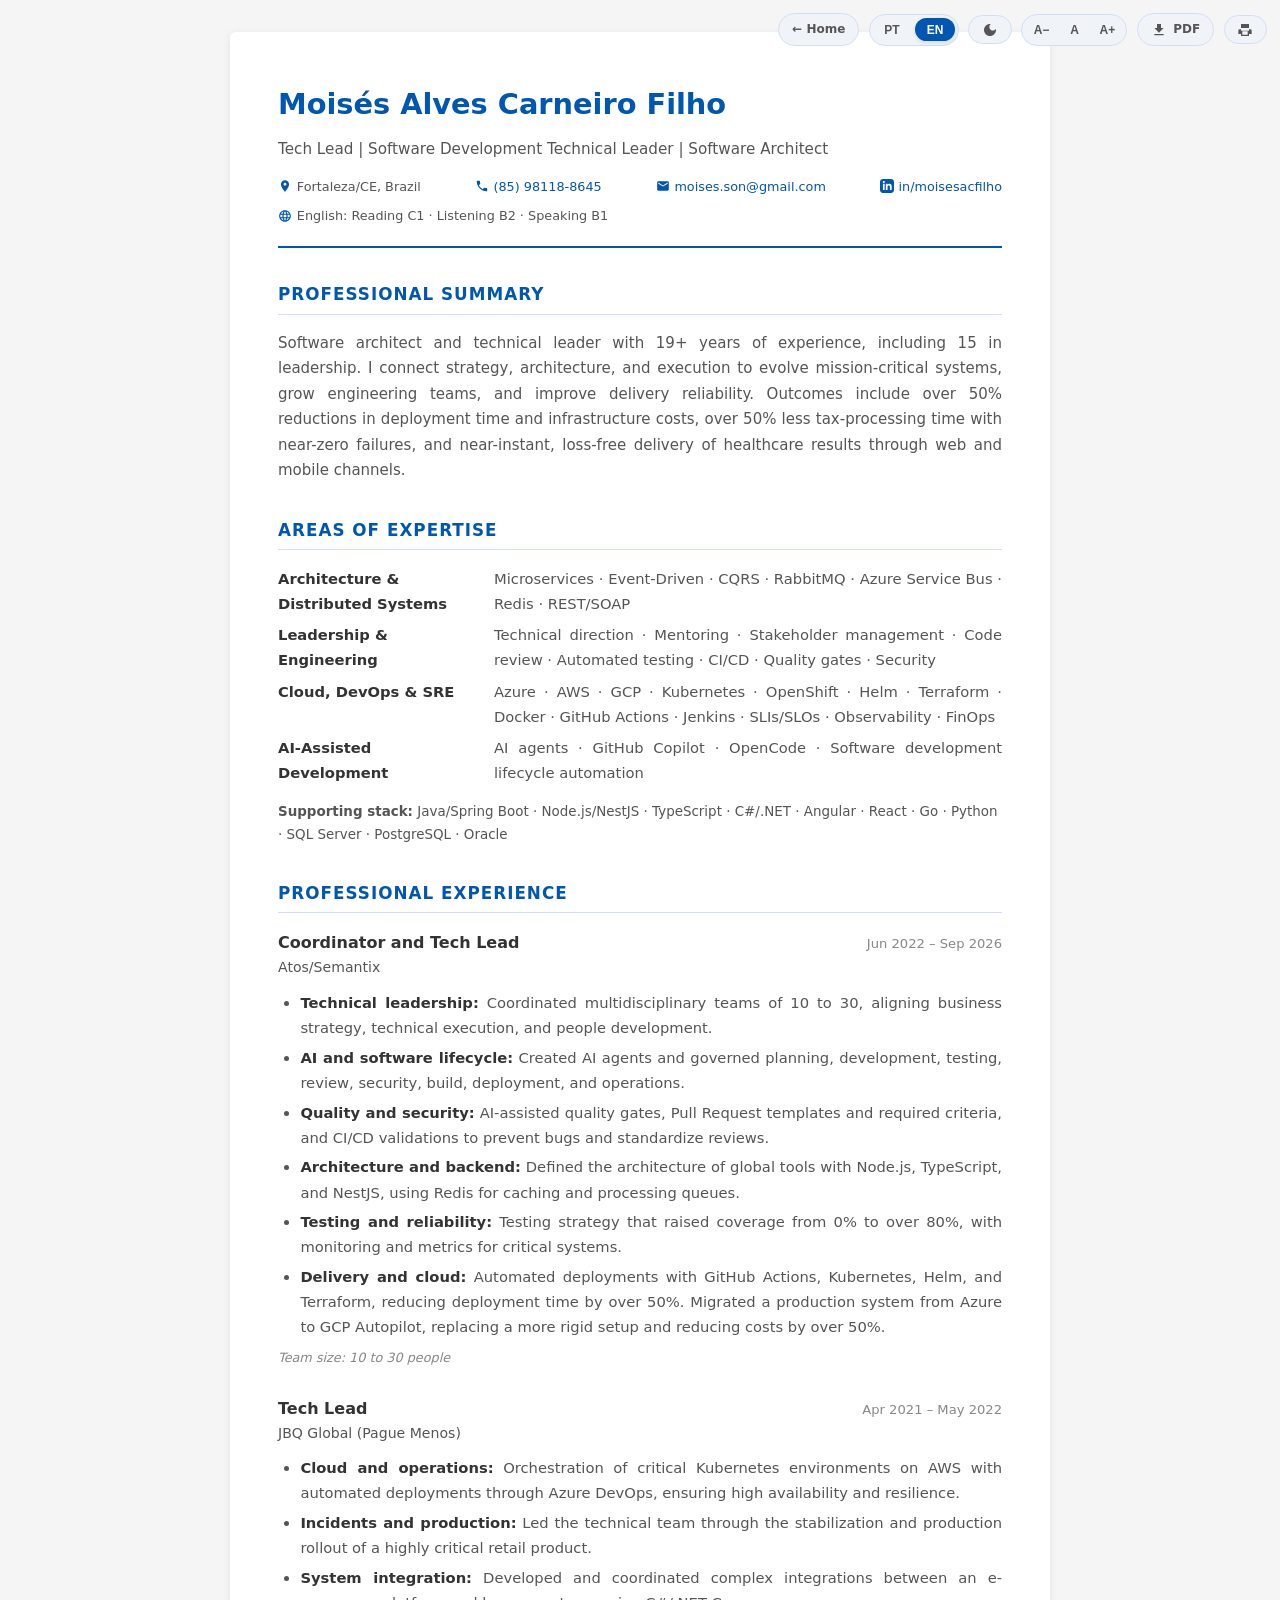
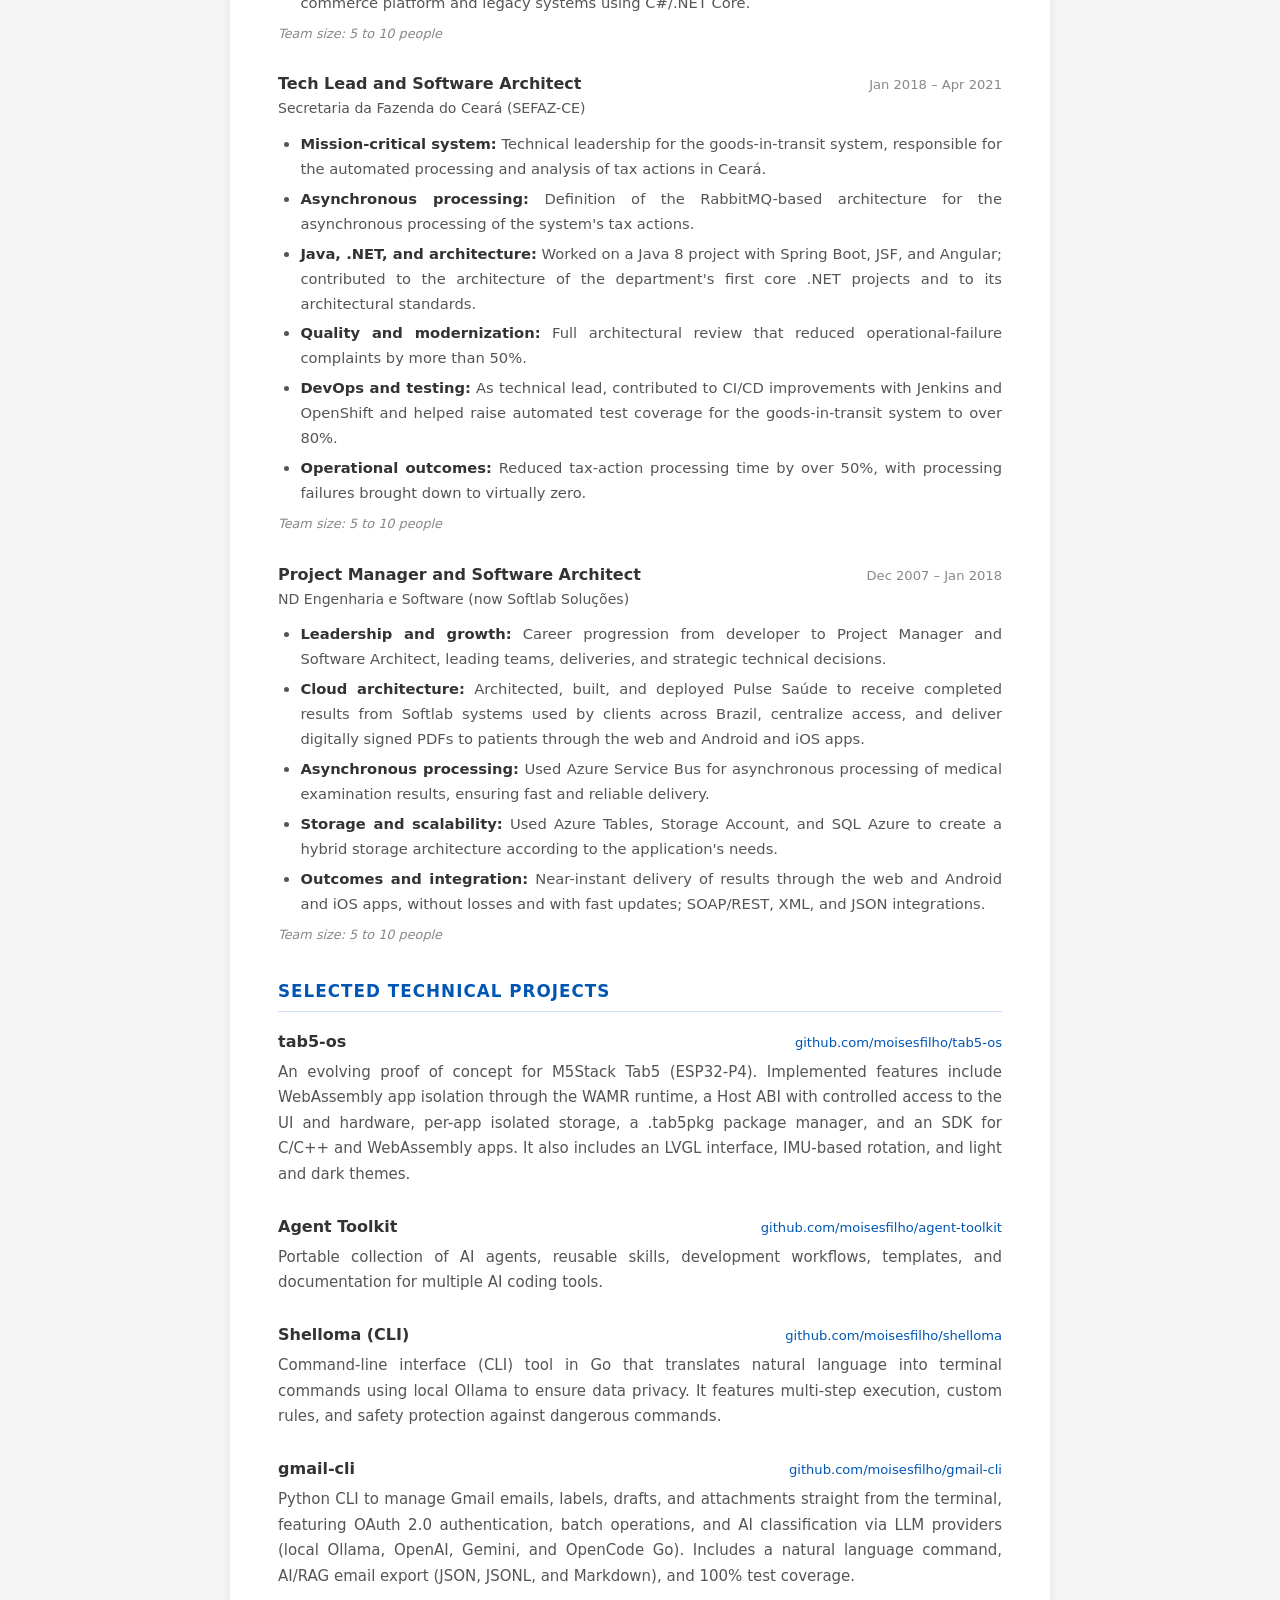
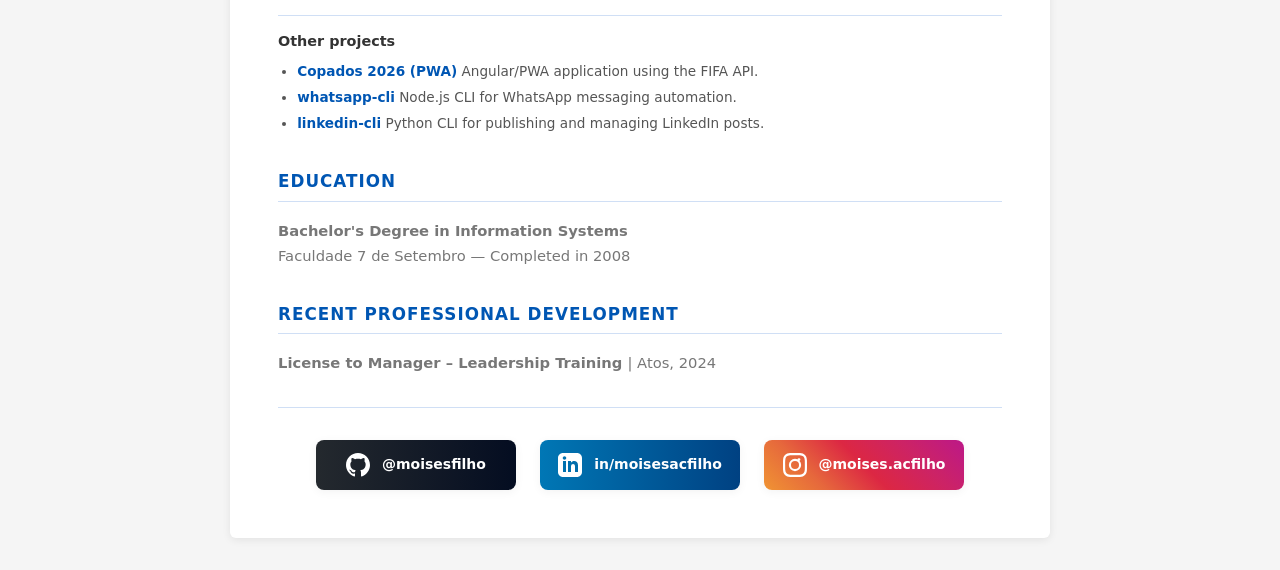
==== commit d3f7844f: "feat: adiciona atalhos de PDF e impressão na home" ====
--- a/curriculo.html
+++ b/curriculo.html
@@ -66,6 +66,13 @@
         document.querySelector('meta[property="og:description"]').content = document.querySelector('meta[name="description"]').content;
         document.querySelector('meta[property="og:locale"]').content = lang === 'en' ? 'en_US' : 'pt_BR';
         document.querySelector('meta[property="og:url"]').content = `${location.origin}${location.pathname}?lang=${lang}`;
+        const pdfLink = document.getElementById('download-resume-pdf');
+        pdfLink.href = lang === 'en' ? 'curriculo-moises-filho-en.pdf' : 'curriculo-moises-filho-pt.pdf';
+        pdfLink.download = lang === 'en' ? 'Moises-Filho-Resume-EN.pdf' : 'Moises-Filho-Curriculo-PT.pdf';
+        pdfLink.setAttribute('aria-label', lang === 'en' ? 'Download résumé as PDF' : 'Baixar currículo em PDF');
+        const printButton = document.getElementById('print-resume');
+        printButton.setAttribute('aria-label', lang === 'en' ? 'Print résumé' : 'Imprimir currículo');
+        printButton.title = lang === 'en' ? 'Print résumé' : 'Imprimir currículo';
       }
 
       function setFontSize(scale) {
@@ -94,6 +101,7 @@
 
       // Will apply zoom after DOM is ready (main element required)
       const requestedLang = new URLSearchParams(location.search).get('lang');
+      const shouldPrintOnLoad = new URLSearchParams(location.search).get('print') === '1';
       const savedLang = ['pt', 'en'].includes(requestedLang)
         ? requestedLang
         : localStorage.getItem('preferred-lang') || (navigator.language.startsWith('en') ? 'en' : 'pt');
@@ -151,12 +159,16 @@
           A+
         </button>
       </div>
-      <button class="pdf-btn" onclick="window.print()">
+      <a id="download-resume-pdf" class="pdf-btn" href="curriculo-moises-filho-pt.pdf" download="Moises-Filho-Curriculo-PT.pdf">
         <svg aria-hidden="true" viewBox="0 0 24 24" width="16" height="16" fill="currentColor">
           <path d="M19 9h-4V3H9v6H5l7 7 7-7zM5 18v2h14v-2H5z" />
         </svg>
-        <span class="lang-pt">Baixar PDF</span>
-        <span class="lang-en">Download PDF</span>
+        <span>PDF</span>
+      </a>
+      <button id="print-resume" class="pdf-btn" onclick="window.print()" aria-label="Imprimir currículo" title="Imprimir currículo">
+        <svg aria-hidden="true" viewBox="0 0 24 24" width="16" height="16" fill="currentColor">
+          <path d="M6 9V3h12v6H6zm12 2h2a2 2 0 0 1 2 2v5h-4v3H6v-3H2v-5a2 2 0 0 1 2-2h2v2h12v-2zm-2 8v-5H8v5h8z" />
+        </svg>
       </button>
     </div>
 
@@ -214,12 +226,6 @@
         </div>
       </header>
 
-      <div class="resume-downloads no-print" aria-label="Downloads do currículo">
-        <strong><span class="lang-pt">Baixar currículo:</span><span class="lang-en">Download résumé:</span></strong>
-        <a href="curriculo-moises-filho-pt.pdf" download="Moises-Filho-Curriculo-PT.pdf">PDF · PT</a>
-        <a href="curriculo-moises-filho-en.pdf" download="Moises-Filho-Resume-EN.pdf">PDF · EN</a>
-      </div>
-
       <!-- Resumo Profissional -->
       <section id="resumo">
         <h2>
@@ -744,6 +750,9 @@
           btn.classList.toggle('active', isActive);
           btn.setAttribute('aria-pressed', isActive);
         });
+        if (shouldPrintOnLoad) {
+          window.addEventListener('load', () => window.print(), { once: true });
+        }
       });
     </script>
   </body>
--- a/index.css
+++ b/index.css
@@ -163,7 +163,7 @@
 /* Competencies Grid */
 .skill-row {
   display: grid;
-  grid-template-columns: 200px 1fr;
+  grid-template-columns: minmax(0, 200px) minmax(0, 1fr);
   gap: 0.2rem 1rem;
   margin-bottom: 0.4rem;
   font-size: 0.92rem;
@@ -172,7 +172,7 @@
 .skill-label {
   font-weight: 700;
   color: var(--color-text-main);
-  white-space: nowrap;
+  white-space: normal;
 }
 
 .skill-value {
@@ -329,10 +329,6 @@
     gap: 0.8rem;
   }
 
-  .resume-downloads {
-    justify-content: center;
-    flex-wrap: wrap;
-  }
 }
 
 /* Print */
@@ -386,27 +382,6 @@
 
 [hidden] {
   display: none !important;
-}
-
-.resume-downloads {
-  display: flex;
-  justify-content: flex-end;
-  align-items: center;
-  gap: 0.7rem;
-  margin: -0.3rem 0 1rem;
-  font-size: 0.8rem;
-}
-
-.resume-downloads a {
-  color: var(--color-primary);
-  font-weight: 700;
-  text-decoration: underline;
-  text-underline-offset: 0.15em;
-}
-
-.resume-downloads strong {
-  color: var(--color-text-muted);
-  font-size: inherit;
 }
 
 /* Top Controls Container (flutuante) */
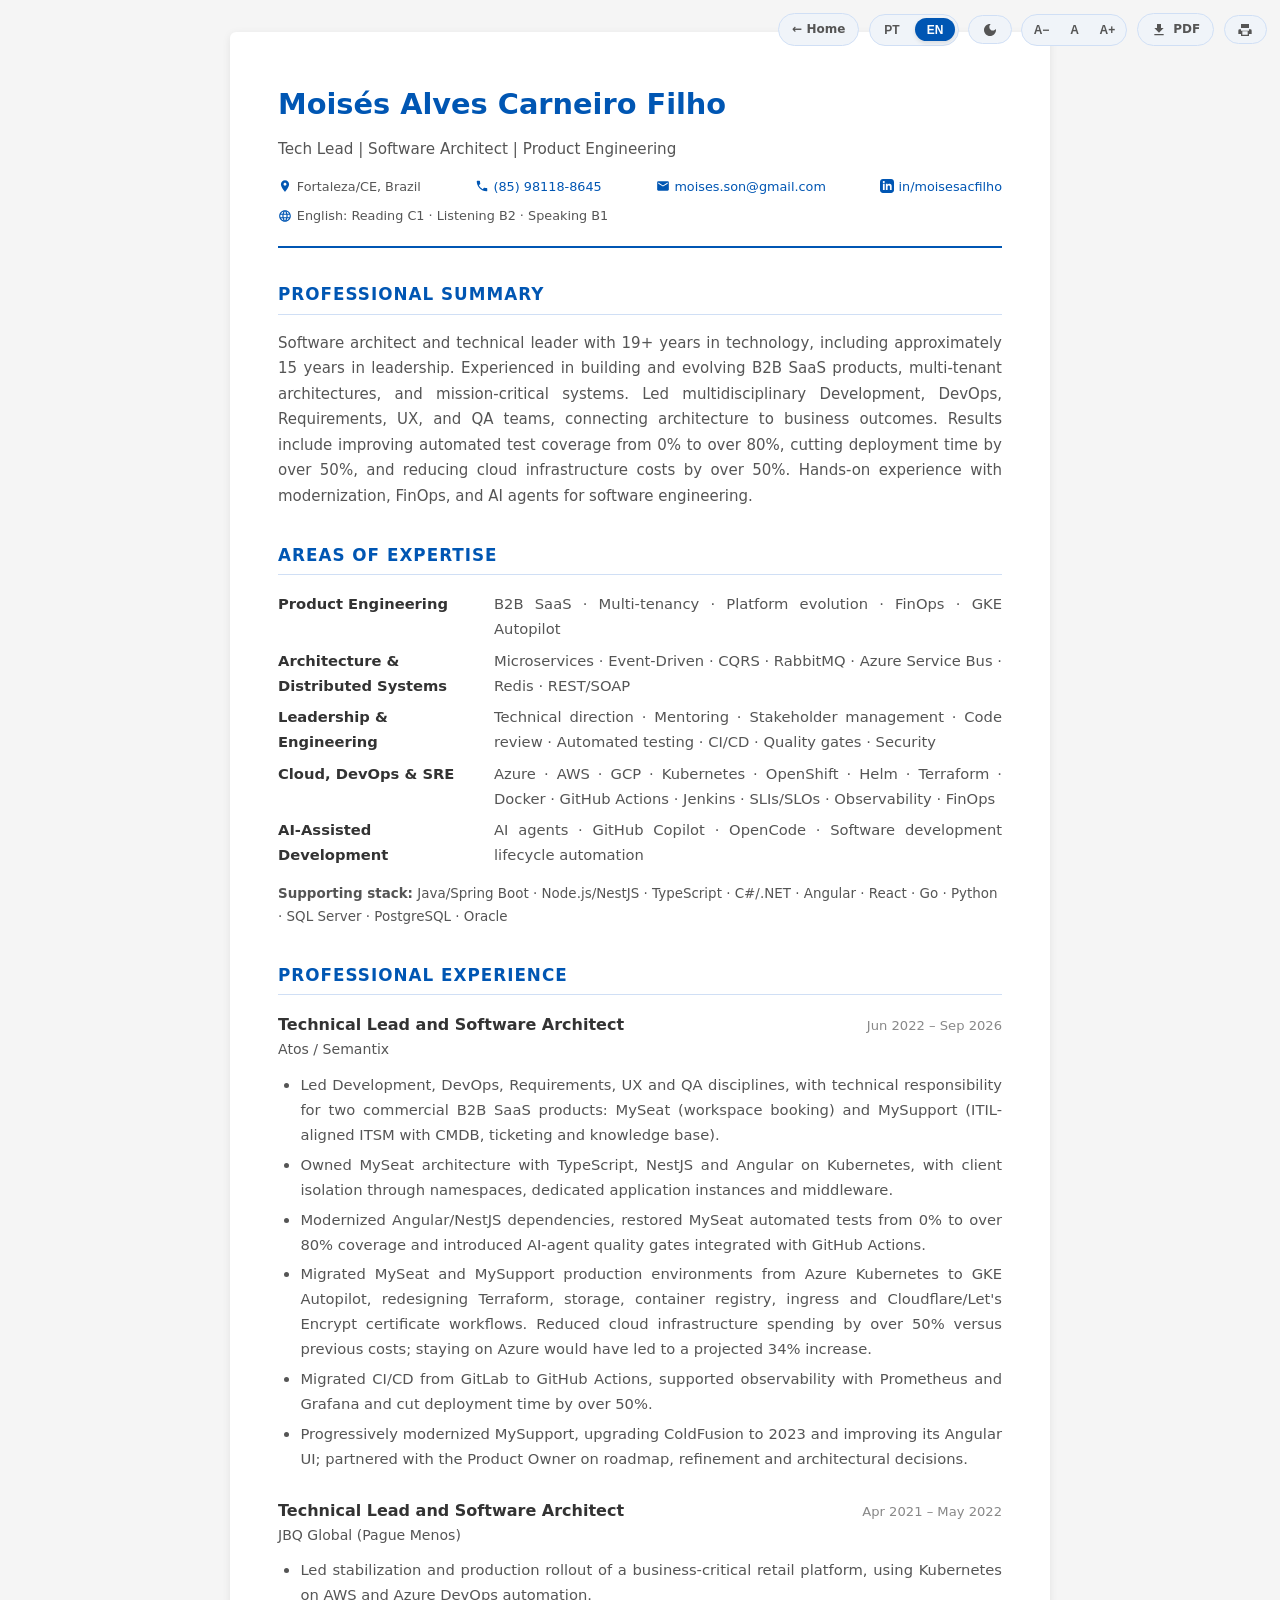
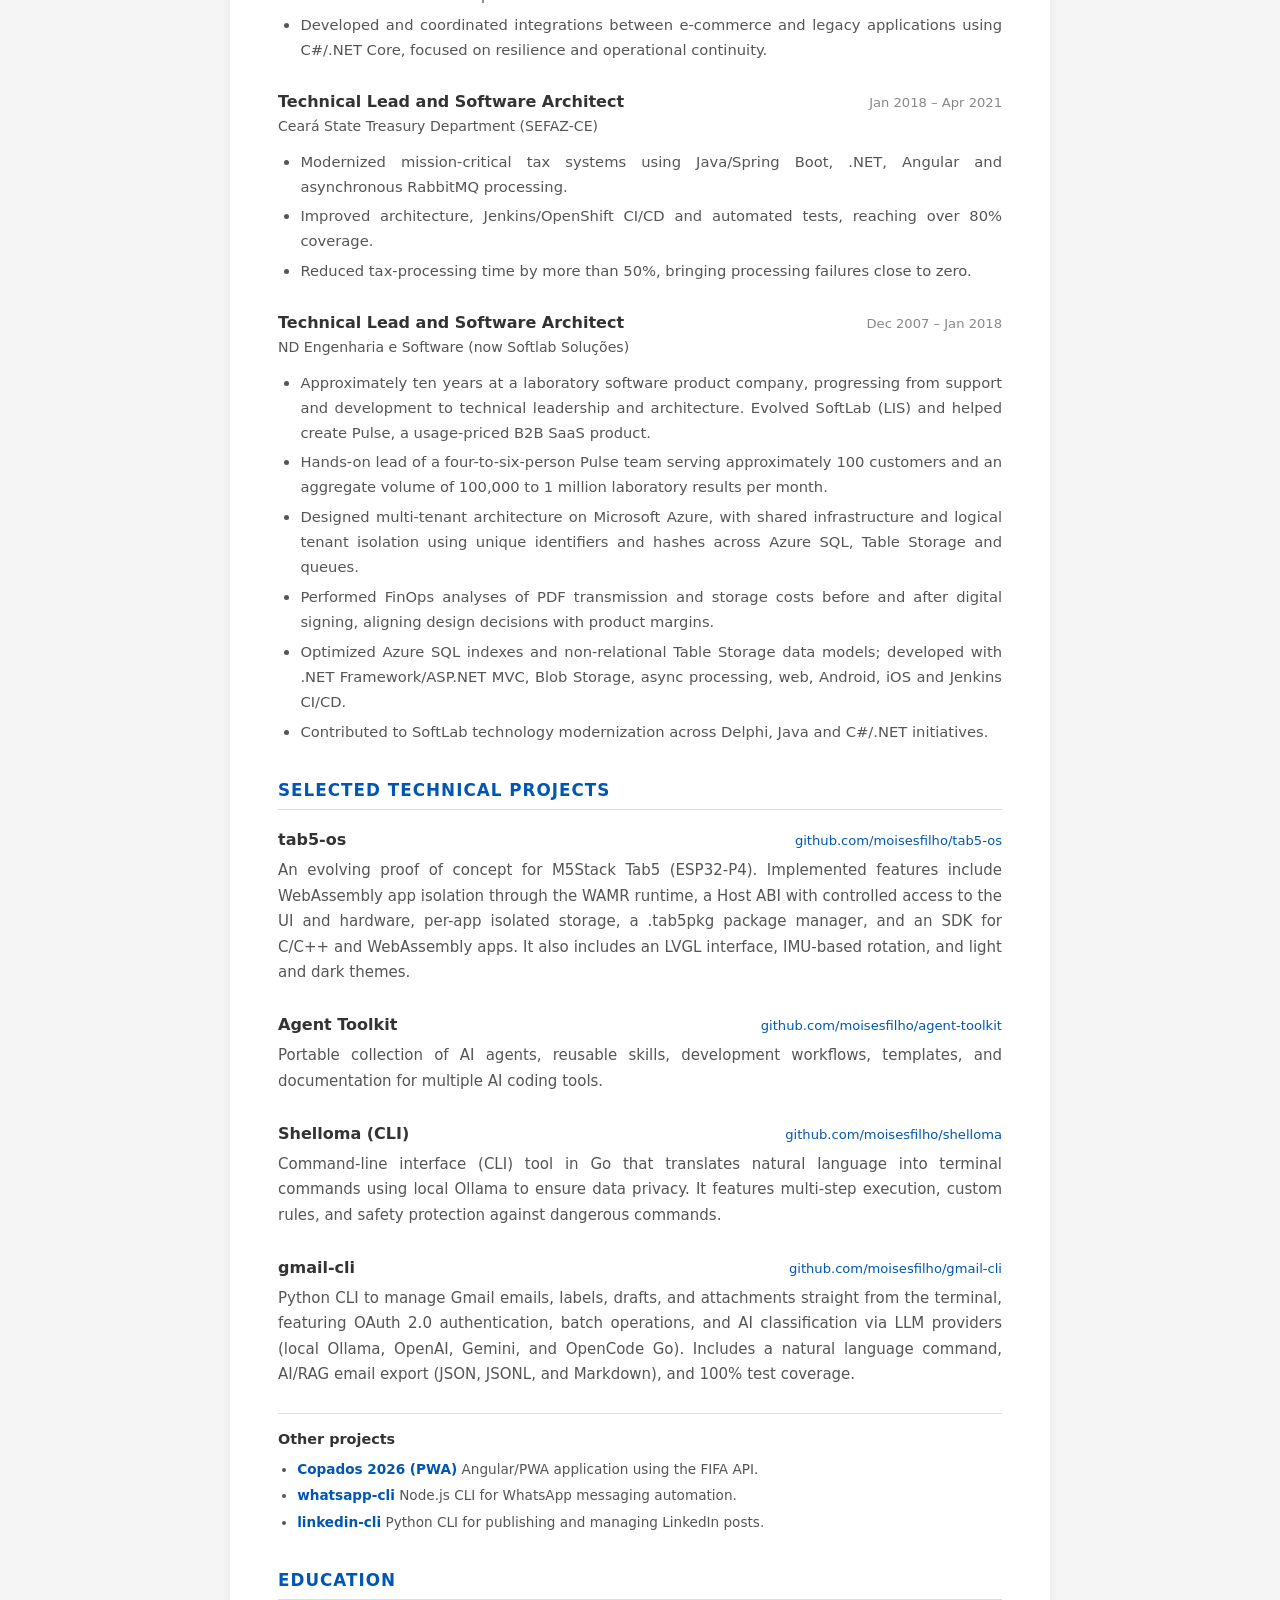
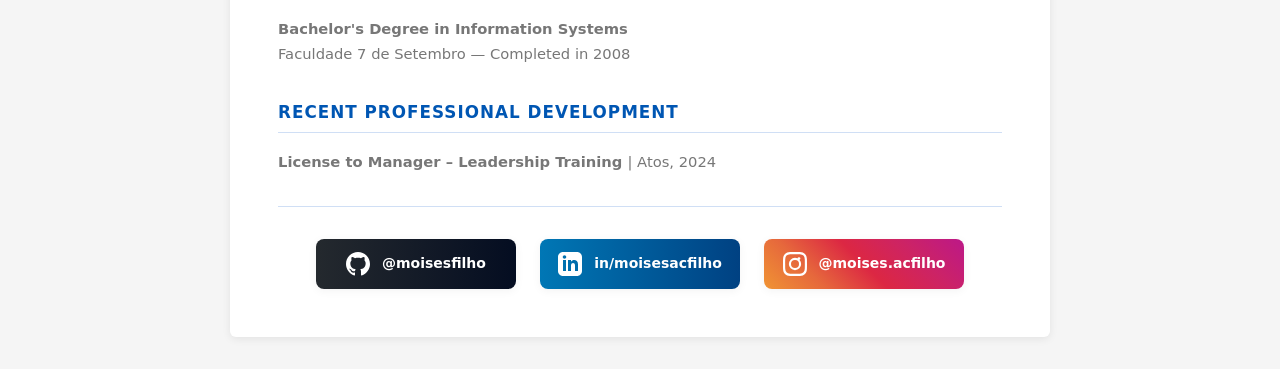
==== commit c0eae8bb: "feat(resume): update curriculo.html for B2B SaaS product engineering" ====
--- a/curriculo.html
+++ b/curriculo.html
@@ -6,7 +6,7 @@
     <meta name="robots" content="noindex, nofollow" />
     <meta
       name="description"
-      content="Currículo de Moisés Filho — arquiteto de software e líder técnico, com mais de 19 anos de experiência em arquitetura, cloud e engenharia de software."
+      content="Currículo de Moisés Filho — liderança técnica, arquitetura e engenharia de produtos SaaS B2B."
     />
     <meta property="og:type" content="profile" />
     <meta property="og:title" content="Currículo | Moisés Filho — Tech Lead &amp; Software Architect" />
@@ -60,8 +60,8 @@
         const titleEn = 'Résumé | Moisés Filho — Tech Lead & Software Architect';
         document.title = lang === 'pt' ? titlePt : titleEn;
         document.querySelector('meta[name="description"]').content = lang === 'en'
-          ? 'Moisés Filho résumé — software architect and technical leader with 19+ years of experience in architecture, cloud, and software engineering.'
-          : 'Currículo de Moisés Filho — arquiteto de software e líder técnico, com mais de 19 anos de experiência em arquitetura, cloud e engenharia de software.';
+          ? 'Moisés Filho résumé — technical leadership, software architecture and B2B SaaS product engineering.'
+          : 'Currículo de Moisés Filho — liderança técnica, arquitetura e engenharia de produtos SaaS B2B.';
         document.querySelector('meta[property="og:title"]').content = document.title;
         document.querySelector('meta[property="og:description"]').content = document.querySelector('meta[name="description"]').content;
         document.querySelector('meta[property="og:locale"]').content = lang === 'en' ? 'en_US' : 'pt_BR';
@@ -177,8 +177,8 @@
       <header>
         <h1>Moisés Alves Carneiro Filho</h1>
         <p class="headline">
-          <span class="lang-pt">Tech Lead | Líder Técnico de Desenvolvimento de Software | Arquiteto de Software</span>
-          <span class="lang-en">Tech Lead | Software Development Technical Leader | Software Architect</span>
+          <span class="lang-pt">Tech Lead | Software Architect | Product Engineering</span>
+          <span class="lang-en">Tech Lead | Software Architect | Product Engineering</span>
         </p>
         <div class="contact">
           <span class="contact-item">
@@ -227,26 +227,7 @@
       </header>
 
       <!-- Resumo Profissional -->
-      <section id="resumo">
-        <h2>
-          <span class="lang-pt">Resumo Profissional</span>
-          <span class="lang-en">Professional Summary</span>
-        </h2>
-        <p class="lang-pt">
-          Arquiteto de software e líder técnico com mais de 19 anos de experiência, sendo 15 em liderança. Conecto
-          estratégia, arquitetura e execução para evoluir sistemas críticos, desenvolver equipes e melhorar a
-          confiabilidade da entrega. Resultados incluem reduções superiores a 50% no tempo de deploy e nos custos de
-          infraestrutura, processamento fiscal reduzido em mais de 50% com falhas próximas de zero e entrega quase
-          instantânea e sem perdas de resultados de saúde em canais web e mobile.
-        </p>
-        <p class="lang-en">
-          Software architect and technical leader with 19+ years of experience, including 15 in leadership. I connect
-          strategy, architecture, and execution to evolve mission-critical systems, grow engineering teams, and improve
-          delivery reliability. Outcomes include over 50% reductions in deployment time and infrastructure costs, over
-          50% less tax-processing time with near-zero failures, and near-instant, loss-free delivery of healthcare
-          results through web and mobile channels.
-        </p>
-      </section>
+      <section id="resumo"><h2><span class="lang-pt">Resumo Profissional</span><span class="lang-en">Professional Summary</span></h2><p class="lang-pt">Arquiteto de Software e Líder Técnico com mais de 19 anos de experiência em tecnologia, incluindo aproximadamente 15 anos em liderança. Trajetória na construção e evolução de produtos SaaS B2B, arquiteturas multi-tenant e sistemas críticos. Liderança multidisciplinar em Desenvolvimento, DevOps, Requisitos, UX e Qualidade, conectando arquitetura e resultados de negócio. Resultados incluem cobertura de testes elevada de 0% para mais de 80%, redução superior a 50% no tempo de implantação e economia superior a 50% em infraestrutura cloud. Experiência hands-on em modernização, FinOps e agentes de IA para engenharia.</p><p class="lang-en">Software architect and technical leader with 19+ years in technology, including approximately 15 years in leadership. Experienced in building and evolving B2B SaaS products, multi-tenant architectures, and mission-critical systems. Led multidisciplinary Development, DevOps, Requirements, UX, and QA teams, connecting architecture to business outcomes. Results include improving automated test coverage from 0% to over 80%, cutting deployment time by over 50%, and reducing cloud infrastructure costs by over 50%. Hands-on experience with modernization, FinOps, and AI agents for software engineering.</p></section>
 
       <!-- Competências Técnicas -->
       <section id="competencias">
@@ -254,7 +235,7 @@
           <span class="lang-pt">Áreas de Atuação</span>
           <span class="lang-en">Areas of Expertise</span>
         </h2>
-        <div class="skill-row">
+        <div class="skill-row"><span class="skill-label"><span class="lang-pt">Engenharia de Produtos</span><span class="lang-en">Product Engineering</span></span><span class="skill-value"><span class="lang-pt">SaaS B2B · Multi-tenancy · Evolução de plataformas · FinOps · GKE Autopilot</span><span class="lang-en">B2B SaaS · Multi-tenancy · Platform evolution · FinOps · GKE Autopilot</span></span></div><div class="skill-row">
           <span class="skill-label"><span class="lang-pt">Arquitetura &amp; Sistemas Distribuídos</span><span class="lang-en">Architecture &amp; Distributed Systems</span></span>
           <span class="skill-value"><span class="lang-pt">Microsserviços · Event-Driven · CQRS · RabbitMQ · Azure Service Bus · Redis · REST/SOAP</span><span class="lang-en">Microservices · Event-Driven · CQRS · RabbitMQ · Azure Service Bus · Redis · REST/SOAP</span></span>
         </div>
@@ -274,255 +255,23 @@
       </section>
 
       <!-- Experiência Profissional -->
-      <section id="experiencia">
-        <h2>
-          <span class="lang-pt">Experiência Profissional</span>
-          <span class="lang-en">Professional Experience</span>
-        </h2>
-
-        <article class="job">
-          <div class="job-header">
-            <span class="job-title">
-              <span class="lang-pt">Coordenador e Líder Técnico</span>
-              <span class="lang-en">Coordinator and Tech Lead</span>
-            </span>
-            <span class="job-period">
-              <span class="lang-pt">Jun 2022 – Set 2026</span>
-              <span class="lang-en">Jun 2022 – Sep 2026</span>
-            </span>
-          </div>
-          <p class="job-company">Atos/Semantix</p>
-          <ul>
-            <li>
-              <span class="lang-pt"><strong>Liderança técnica:</strong> Coordenação de equipes multidisciplinares de 10 a 30 pessoas, alinhando estratégia de negócio, execução técnica e desenvolvimento de pessoas.</span>
-              <span class="lang-en"><strong>Technical leadership:</strong> Coordinated multidisciplinary teams of 10 to 30, aligning business strategy, technical execution, and people development.</span>
-            </li>
-            <li>
-              <span class="lang-pt"><strong>IA e ciclo de desenvolvimento:</strong> Criação de agentes de IA e governança do fluxo de planejamento, desenvolvimento, testes, revisão, segurança, build, deploy e operação.</span>
-              <span class="lang-en"><strong>AI and software lifecycle:</strong> Created AI agents and governed planning, development, testing, review, security, build, deployment, and operations.</span>
-            </li>
-            <li>
-              <span class="lang-pt"><strong>Qualidade e segurança:</strong> Quality gates apoiados por IA, templates e critérios obrigatórios de Pull Request e validações de CI/CD para prevenir bugs e padronizar revisões.</span>
-              <span class="lang-en"><strong>Quality and security:</strong> AI-assisted quality gates, Pull Request templates and required criteria, and CI/CD validations to prevent bugs and standardize reviews.</span>
-            </li>
-            <li>
-              <span class="lang-pt"><strong>Arquitetura e backend:</strong> Definição da arquitetura de ferramentas globais com Node.js, TypeScript e NestJS, usando Redis para cache e filas de processamento.</span>
-              <span class="lang-en"><strong>Architecture and backend:</strong> Defined the architecture of global tools with Node.js, TypeScript, and NestJS, using Redis for caching and processing queues.</span>
-            </li>
-            <li>
-              <span class="lang-pt"><strong>Testes e confiabilidade:</strong> Estratégia de testes que elevou a cobertura de 0% para mais de 80%, com monitoramento e métricas para sistemas críticos.</span>
-              <span class="lang-en"><strong>Testing and reliability:</strong> Testing strategy that raised coverage from 0% to over 80%, with monitoring and metrics for critical systems.</span>
-            </li>
-            <li>
-              <span class="lang-pt"><strong>Entrega e cloud:</strong> Automação de deploy com GitHub Actions, Kubernetes, Helm e Terraform, reduzindo o tempo de implantação em mais de 50%. Migração de sistema de produção do Azure para o GCP Autopilot, substituindo uma estrutura mais rígida e reduzindo custos em mais de 50%.</span>
-              <span class="lang-en"><strong>Delivery and cloud:</strong> Automated deployments with GitHub Actions, Kubernetes, Helm, and Terraform, reducing deployment time by over 50%. Migrated a production system from Azure to GCP Autopilot, replacing a more rigid setup and reducing costs by over 50%.</span>
-            </li>
-          </ul>
-          <p class="job-team">
-            <span class="lang-pt">Tamanho do time: 10 a 30 pessoas</span>
-            <span class="lang-en">Team size: 10 to 30 people</span>
-          </p>
-        </article>
-
-        <article class="job">
-          <div class="job-header">
-            <span class="job-title">
-              <span class="lang-pt">Líder Técnico</span>
-              <span class="lang-en">Tech Lead</span>
-            </span>
-            <span class="job-period">
-              <span class="lang-pt">Abr 2021 – Mai 2022</span>
-              <span class="lang-en">Apr 2021 – May 2022</span>
-            </span>
-          </div>
-          <p class="job-company">JBQ Global (Pague Menos)</p>
-          <ul>
-            <li>
-              <span class="lang-pt"
-                ><strong>Cloud e operação:</strong> Orquestração de ambientes Kubernetes críticos em AWS com deploys
-                automatizados via Azure DevOps, garantindo alta disponibilidade e resiliência.</span
-              >
-              <span class="lang-en"
-                ><strong>Cloud and operations:</strong> Orchestration of critical Kubernetes environments on AWS with
-                automated deployments through Azure DevOps, ensuring high availability and resilience.</span
-              >
-            </li>
-            <li>
-              <span class="lang-pt"
-                ><strong>Incidentes e produção:</strong> Condução do time técnico durante a estabilização e entrada em
-                produção de um produto altamente crítico em fase de rollout.</span
-              >
-              <span class="lang-en"
-                ><strong>Incidents and production:</strong> Led the technical team through the stabilization and
-                production rollout of a highly critical retail product.</span
-              >
-            </li>
-            <li>
-              <span class="lang-pt"
-                ><strong>Integração de sistemas:</strong> Desenvolvimento e coordenação de integrações complexas entre
-                plataforma de e-commerce e sistemas legados utilizando C#/.NET Core.</span
-              >
-              <span class="lang-en"
-                ><strong>System integration:</strong> Developed and coordinated complex integrations between an
-                e-commerce platform and legacy systems using C#/.NET Core.</span
-              >
-            </li>
-          </ul>
-          <p class="job-team">
-            <span class="lang-pt">Tamanho do time: 5 a 10 pessoas</span>
-            <span class="lang-en">Team size: 5 to 10 people</span>
-          </p>
-        </article>
-
-        <article class="job">
-          <div class="job-header">
-            <span class="job-title">
-              <span class="lang-pt">Líder Técnico e Arquiteto de Software</span>
-              <span class="lang-en">Tech Lead and Software Architect</span>
-            </span>
-            <span class="job-period">
-              <span class="lang-pt">Jan 2018 – Abr 2021</span>
-              <span class="lang-en">Jan 2018 – Apr 2021</span>
-            </span>
-          </div>
-          <p class="job-company">Secretaria da Fazenda do Ceará (SEFAZ-CE)</p>
-          <ul>
-            <li>
-              <span class="lang-pt"
-                ><strong>Sistema crítico:</strong> Liderança técnica no sistema de trânsito de mercadorias, responsável
-                pelo processamento e análise automatizada de ações fiscais do Estado do Ceará.</span
-              >
-              <span class="lang-en"
-                ><strong>Mission-critical system:</strong> Technical leadership for the goods-in-transit system,
-                responsible for the automated processing and analysis of tax actions in Ceará.</span
-              >
-            </li>
-            <li>
-              <span class="lang-pt"
-                ><strong>Processamento assíncrono:</strong> Definição da arquitetura baseada em RabbitMQ para processar
-                de forma assíncrona as ações fiscais do sistema.</span
-              >
-              <span class="lang-en"
-                ><strong>Asynchronous processing:</strong> Definition of the RabbitMQ-based architecture for the
-                asynchronous processing of the system's tax actions.</span
-              >
-            </li>
-            <li>
-              <span class="lang-pt"
-                ><strong>Java, .NET e arquitetura:</strong> Atuação em projeto Java 8 com Spring Boot, JSF e Angular;
-                contribuição para a definição da arquitetura dos primeiros projetos core .NET e para os padrões
-                arquiteturais da Secretaria.</span
-              >
-              <span class="lang-en"
-                ><strong>Java, .NET, and architecture:</strong> Worked on a Java 8 project with Spring Boot, JSF, and
-                Angular; contributed to the architecture of the department's first core .NET projects and to its
-                architectural standards.</span
-              >
-            </li>
-            <li>
-              <span class="lang-pt"
-                ><strong>Qualidade e modernização:</strong> Revisão arquitetural completa que reduziu em mais de 50% as
-                reclamações relacionadas a falhas operacionais.</span
-              >
-              <span class="lang-en"
-                ><strong>Quality and modernization:</strong> Full architectural review that reduced operational-failure
-                complaints by more than 50%.</span
-              >
-            </li>
-            <li>
-              <span class="lang-pt"
-                ><strong>DevOps e testes:</strong> Como líder técnico, contribuí para melhorias no CI/CD com Jenkins e
-                OpenShift e para elevar a cobertura de testes automatizados do sistema de trânsito de mercadorias a
-                mais de 80%.</span
-              >
-              <span class="lang-en"
-                ><strong>DevOps and testing:</strong> As technical lead, contributed to CI/CD improvements with Jenkins
-                and OpenShift and helped raise automated test coverage for the goods-in-transit system to over 80%.</span
-              >
-            </li>
-            <li>
-              <span class="lang-pt"><strong>Resultados operacionais:</strong> Redução superior a 50% no tempo de processamento das ações fiscais e falhas de processamento reduzidas a praticamente zero.</span>
-              <span class="lang-en"><strong>Operational outcomes:</strong> Reduced tax-action processing time by over 50%, with processing failures brought down to virtually zero.</span>
-            </li>
-          </ul>
-          <p class="job-team">
-            <span class="lang-pt">Tamanho do time: 5 a 10 pessoas</span>
-            <span class="lang-en">Team size: 5 to 10 people</span>
-          </p>
-        </article>
-
-        <article class="job">
-          <div class="job-header">
-            <span class="job-title">
-              <span class="lang-pt">Gerente de Projetos e Arquiteto de Software</span>
-              <span class="lang-en">Project Manager and Software Architect</span>
-            </span>
-            <span class="job-period">
-              <span class="lang-pt">Dez 2007 – Jan 2018</span>
-              <span class="lang-en">Dec 2007 – Jan 2018</span>
-            </span>
-          </div>
-          <p class="job-company">ND Engenharia e Software <span class="lang-pt">(atual Softlab Soluções)</span><span class="lang-en">(now Softlab Soluções)</span></p>
-          <ul>
-            <li>
-              <span class="lang-pt"
-                ><strong>Liderança e evolução:</strong> Evolução profissional de desenvolvedor a Gerente de Projetos e
-                Arquiteto de Software, liderando equipes, entregas e decisões técnicas estratégicas.</span
-              >
-              <span class="lang-en"
-                ><strong>Leadership and growth:</strong> Career progression from developer to Project Manager and
-                Software Architect, leading teams, deliveries, and strategic technical decisions.</span
-              >
-            </li>
-            <li>
-              <span class="lang-pt"
-                ><strong>Arquitetura cloud:</strong> Arquitetura, construção e implantação do Pulse Saúde, que recebe
-                resultados prontos dos sistemas Softlab de clientes em todo o Brasil, centraliza o acesso e os entrega
-                aos pacientes em PDFs com assinatura digital, pela web e por aplicativos Android e iOS.</span
-              >
-              <span class="lang-en"
-                ><strong>Cloud architecture:</strong> Architected, built, and deployed Pulse Saúde to receive completed
-                results from Softlab systems used by clients across Brazil, centralize access, and deliver digitally
-                signed PDFs to patients through the web and Android and iOS apps.</span
-              >
-            </li>
-            <li>
-              <span class="lang-pt"
-                ><strong>Processamento assíncrono:</strong> Utilização do Azure Service Bus para processamento
-                assíncrono dos resultados de exames, garantindo agilidade e confiabilidade na entrega.</span
-              >
-              <span class="lang-en"
-                ><strong>Asynchronous processing:</strong> Used Azure Service Bus for asynchronous processing of medical
-                examination results, ensuring fast and reliable delivery.</span
-              >
-            </li>
-            <li>
-              <span class="lang-pt"
-                ><strong>Armazenamento e escalabilidade:</strong> Uso de Azure Tables, Storage Account e SQL Azure,
-                compondo uma arquitetura híbrida de armazenamento conforme as necessidades da aplicação.</span
-              >
-              <span class="lang-en"
-                ><strong>Storage and scalability:</strong> Used Azure Tables, Storage Account, and SQL Azure to create a
-                hybrid storage architecture according to the application's needs.</span
-              >
-            </li>
-            <li>
-              <span class="lang-pt"
-                ><strong>Resultados e integração:</strong> Entrega quase instantânea dos resultados pela web e por
-                aplicativos Android e iOS, sem perdas e com atualização rápida; integrações SOAP/REST, XML e JSON.</span
-              >
-              <span class="lang-en"
-                ><strong>Outcomes and integration:</strong> Near-instant delivery of results through the web and Android
-                and iOS apps, without losses and with fast updates; SOAP/REST, XML, and JSON integrations.</span
-              >
-            </li>
-          </ul>
-          <p class="job-team">
-            <span class="lang-pt">Tamanho do time: 5 a 10 pessoas</span>
-            <span class="lang-en">Team size: 5 to 10 people</span>
-          </p>
-        </article>
-      </section>
+      <section id="experiencia"><h2><span class="lang-pt">Experiência Profissional</span><span class="lang-en">Professional Experience</span></h2><article class="job"><div class="job-header"><span class="job-title"><span class="lang-pt">Líder Técnico e Arquiteto de Software</span><span class="lang-en">Technical Lead and Software Architect</span></span><span class="job-period"><span class="lang-pt">Jun 2022 – Set 2026</span><span class="lang-en">Jun 2022 – Sep 2026</span></span></div><p class="job-company"><span class="lang-pt">Atos / Semantix</span><span class="lang-en">Atos / Semantix</span></p><ul><li><span class="lang-pt">Liderança multidisciplinar de Desenvolvimento, DevOps, Requisitos, UX e Qualidade, com responsabilidade técnica pelos produtos comerciais SaaS B2B MySeat (reservas de espaços de trabalho) e MySupport (ITSM com CMDB, chamados e base de conhecimento, orientado ao ITIL).</span><span class="lang-en">Led Development, DevOps, Requirements, UX and QA disciplines, with technical responsibility for two commercial B2B SaaS products: MySeat (workspace booking) and MySupport (ITIL-aligned ITSM with CMDB, ticketing and knowledge base).</span></li>
+<li><span class="lang-pt">Arquitetura do MySeat em TypeScript, NestJS e Angular, com Kubernetes e isolamento operacional por cliente via namespaces, instâncias e middlewares próprios.</span><span class="lang-en">Owned MySeat architecture with TypeScript, NestJS and Angular on Kubernetes, with client isolation through namespaces, dedicated application instances and middleware.</span></li>
+<li><span class="lang-pt">Modernização de dependências Angular/NestJS e recuperação de testes automatizados do MySeat, elevando a cobertura de 0% para mais de 80%; implantação de quality gates com agentes de IA integrados ao GitHub Actions.</span><span class="lang-en">Modernized Angular/NestJS dependencies, restored MySeat automated tests from 0% to over 80% coverage and introduced AI-agent quality gates integrated with GitHub Actions.</span></li>
+<li><span class="lang-pt">Migração de produção de MySeat e MySupport do Azure Kubernetes para GKE Autopilot, com reestruturação do Terraform, adaptação de storage e registry, revisão de ingress e certificados com Cloudflare/Let's Encrypt. Redução superior a 50% no custo de infraestrutura frente ao custo anterior; permanência no Azure teria aumento projetado de 34%.</span><span class="lang-en">Migrated MySeat and MySupport production environments from Azure Kubernetes to GKE Autopilot, redesigning Terraform, storage, container registry, ingress and Cloudflare/Let's Encrypt certificate workflows. Reduced cloud infrastructure spending by over 50% versus previous costs; staying on Azure would have led to a projected 34% increase.</span></li>
+<li><span class="lang-pt">Migração dos pipelines GitLab para GitHub Actions, observabilidade com Prometheus e Grafana e redução superior a 50% no tempo de implantação.</span><span class="lang-en">Migrated CI/CD from GitLab to GitHub Actions, supported observability with Prometheus and Grafana and cut deployment time by over 50%.</span></li>
+<li><span class="lang-pt">Evolução gradual do MySupport, incluindo atualização do ColdFusion para 2023 e melhoria da interface Angular, com apoio ao Product Owner em roadmap, refinamentos e decisões de arquitetura.</span><span class="lang-en">Progressively modernized MySupport, upgrading ColdFusion to 2023 and improving its Angular UI; partnered with the Product Owner on roadmap, refinement and architectural decisions.</span></li></ul></article>
+<article class="job"><div class="job-header"><span class="job-title"><span class="lang-pt">Líder Técnico e Arquiteto de Software</span><span class="lang-en">Technical Lead and Software Architect</span></span><span class="job-period"><span class="lang-pt">Abr 2021 – Mai 2022</span><span class="lang-en">Apr 2021 – May 2022</span></span></div><p class="job-company"><span class="lang-pt">JBQ Global (Pague Menos)</span><span class="lang-en">JBQ Global (Pague Menos)</span></p><ul><li><span class="lang-pt">Liderança na estabilização e entrada em produção de plataforma crítica de varejo, com Kubernetes em AWS e automação via Azure DevOps.</span><span class="lang-en">Led stabilization and production rollout of a business-critical retail platform, using Kubernetes on AWS and Azure DevOps automation.</span></li>
+<li><span class="lang-pt">Desenvolvimento e coordenação de integrações entre e-commerce e sistemas legados com C#/.NET Core, priorizando resiliência e continuidade operacional.</span><span class="lang-en">Developed and coordinated integrations between e-commerce and legacy applications using C#/.NET Core, focused on resilience and operational continuity.</span></li></ul></article>
+<article class="job"><div class="job-header"><span class="job-title"><span class="lang-pt">Líder Técnico e Arquiteto de Software</span><span class="lang-en">Technical Lead and Software Architect</span></span><span class="job-period"><span class="lang-pt">Jan 2018 – Abr 2021</span><span class="lang-en">Jan 2018 – Apr 2021</span></span></div><p class="job-company"><span class="lang-pt">Secretaria da Fazenda do Ceará (SEFAZ-CE)</span><span class="lang-en">Ceará State Treasury Department (SEFAZ-CE)</span></p><ul><li><span class="lang-pt">Modernização de sistemas fiscais críticos com Java/Spring Boot, .NET, Angular e processamento assíncrono com RabbitMQ.</span><span class="lang-en">Modernized mission-critical tax systems using Java/Spring Boot, .NET, Angular and asynchronous RabbitMQ processing.</span></li>
+<li><span class="lang-pt">Evolução da arquitetura, CI/CD com Jenkins/OpenShift e testes automatizados, com cobertura superior a 80%.</span><span class="lang-en">Improved architecture, Jenkins/OpenShift CI/CD and automated tests, reaching over 80% coverage.</span></li>
+<li><span class="lang-pt">Redução superior a 50% no tempo de processamento de ações fiscais, com falhas próximas de zero.</span><span class="lang-en">Reduced tax-processing time by more than 50%, bringing processing failures close to zero.</span></li></ul></article>
+<article class="job"><div class="job-header"><span class="job-title"><span class="lang-pt">Líder Técnico e Arquiteto de Software</span><span class="lang-en">Technical Lead and Software Architect</span></span><span class="job-period"><span class="lang-pt">Dez 2007 – Jan 2018</span><span class="lang-en">Dec 2007 – Jan 2018</span></span></div><p class="job-company"><span class="lang-pt">ND Engenharia e Software (atual Softlab Soluções)</span><span class="lang-en">ND Engenharia e Software (now Softlab Soluções)</span></p><ul><li><span class="lang-pt">Trajetória de aproximadamente dez anos em empresa de produtos laboratoriais, da atuação inicial em suporte e desenvolvimento à liderança técnica e arquitetura. Evolução do SoftLab (LIS) e criação do Pulse, produto SaaS B2B com cobrança por consumo.</span><span class="lang-en">Approximately ten years at a laboratory software product company, progressing from support and development to technical leadership and architecture. Evolved SoftLab (LIS) and helped create Pulse, a usage-priced B2B SaaS product.</span></li>
+<li><span class="lang-pt">Liderança hands-on de equipe de quatro a seis profissionais no Pulse: aproximadamente 100 clientes e volume total de 100 mil a 1 milhão de resultados laboratoriais por mês.</span><span class="lang-en">Hands-on lead of a four-to-six-person Pulse team serving approximately 100 customers and an aggregate volume of 100,000 to 1 million laboratory results per month.</span></li>
+<li><span class="lang-pt">Arquitetura multi-tenant em Microsoft Azure, com infraestrutura compartilhada e isolamento lógico por identificadores únicos e hashes em Azure SQL, Table Storage e filas.</span><span class="lang-en">Designed multi-tenant architecture on Microsoft Azure, with shared infrastructure and logical tenant isolation using unique identifiers and hashes across Azure SQL, Table Storage and queues.</span></li>
+<li><span class="lang-pt">Análises de FinOps sobre transmissão e armazenamento de PDFs antes e depois da assinatura digital, orientando decisões técnicas à preservação das margens comerciais.</span><span class="lang-en">Performed FinOps analyses of PDF transmission and storage costs before and after digital signing, aligning design decisions with product margins.</span></li>
+<li><span class="lang-pt">Otimização de índices Azure SQL e modelagem não relacional no Table Storage; plataforma .NET Framework/ASP.NET MVC, Blob Storage, processamento assíncrono, web, Android e iOS, com CI/CD via Jenkins.</span><span class="lang-en">Optimized Azure SQL indexes and non-relational Table Storage data models; developed with .NET Framework/ASP.NET MVC, Blob Storage, async processing, web, Android, iOS and Jenkins CI/CD.</span></li>
+<li><span class="lang-pt">Participação na modernização tecnológica do SoftLab, incluindo iniciativas em Delphi, Java e C#/.NET.</span><span class="lang-en">Contributed to SoftLab technology modernization across Delphi, Java and C#/.NET initiatives.</span></li></ul></article></section>
 
       <!-- Projetos Selecionados / Selected Projects -->
       <section id="projetos">
